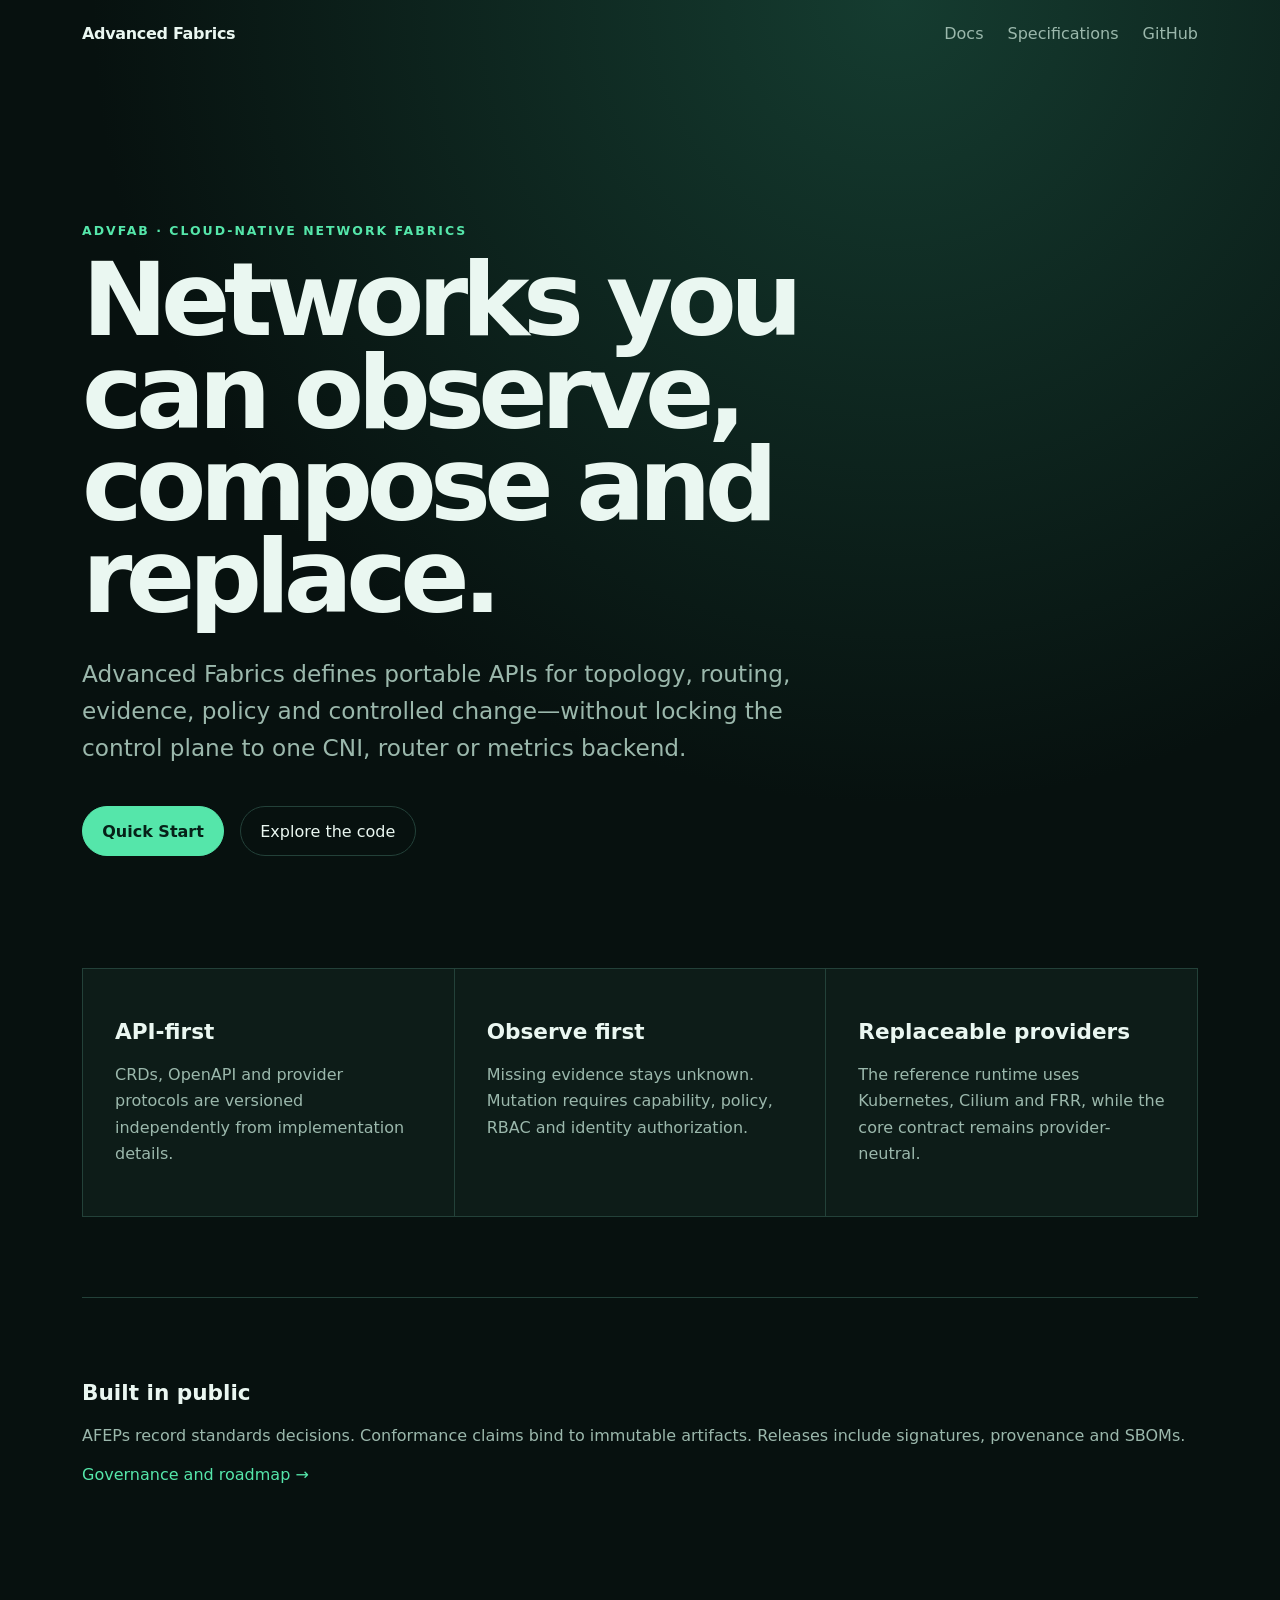
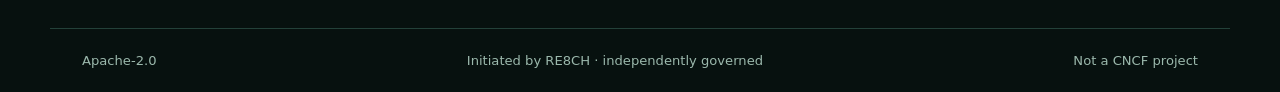
==== index.html @ b517abb6 "feat: launch Advanced Fabrics project site Signed-off-by: Woomou <harry@re8ch.com>" ====
<!doctype html>
<html lang="en">
<head>
  <meta charset="utf-8">
  <meta name="viewport" content="width=device-width,initial-scale=1">
  <meta name="description" content="Advanced Fabrics is an API-first framework for observable and programmable cloud-native network fabrics.">
  <title>Advanced Fabrics</title>
  <link rel="stylesheet" href="/styles.css">
</head>
<body>
  <header><a class="brand" href="/">Advanced Fabrics</a><nav><a href="https://docs.advfab.org">Docs</a><a href="https://spec.advfab.org">Specifications</a><a href="https://github.com/advanced-fabrics">GitHub</a></nav></header>
  <main>
    <section class="hero"><p class="eyebrow">ADVFAB · CLOUD-NATIVE NETWORK FABRICS</p><h1>Networks you can observe, compose and replace.</h1><p class="lead">Advanced Fabrics defines portable APIs for topology, routing, evidence, policy and controlled change—without locking the control plane to one CNI, router or metrics backend.</p><div class="actions"><a class="primary" href="https://docs.advfab.org/quick-start/">Quick Start</a><a href="https://github.com/advanced-fabrics/core">Explore the code</a></div></section>
    <section class="grid"><article><h2>API-first</h2><p>CRDs, OpenAPI and provider protocols are versioned independently from implementation details.</p></article><article><h2>Observe first</h2><p>Missing evidence stays unknown. Mutation requires capability, policy, RBAC and identity authorization.</p></article><article><h2>Replaceable providers</h2><p>The reference runtime uses Kubernetes, Cilium and FRR, while the core contract remains provider-neutral.</p></article></section>
    <section class="callout"><h2>Built in public</h2><p>AFEPs record standards decisions. Conformance claims bind to immutable artifacts. Releases include signatures, provenance and SBOMs.</p><a href="https://github.com/advanced-fabrics/community">Governance and roadmap →</a></section>
  </main>
  <footer><span>Apache-2.0</span><span>Initiated by RE8CH · independently governed</span><span>Not a CNCF project</span></footer>
</body>
</html>
---- styles.css ----
:root{color-scheme:dark;--bg:#07110f;--panel:#0d1c18;--ink:#eaf7f1;--muted:#9bb8ac;--accent:#55e6aa;--line:#234139;font-family:Inter,ui-sans-serif,system-ui,sans-serif}*{box-sizing:border-box}body{margin:0;background:radial-gradient(circle at 70% 0,#153c30,transparent 42%),var(--bg);color:var(--ink)}a{color:inherit;text-decoration:none}header,footer{display:flex;align-items:center;justify-content:space-between;gap:2rem;max-width:1180px;margin:auto;padding:1.5rem 2rem}.brand{font-weight:750;letter-spacing:-.02em}nav{display:flex;gap:1.5rem;color:var(--muted)}main{max-width:1180px;margin:auto;padding:5rem 2rem}.hero{max-width:900px;padding:4rem 0 7rem}.eyebrow{color:var(--accent);font-size:.78rem;font-weight:700;letter-spacing:.16em}h1{font-size:clamp(3.2rem,8vw,7.8rem);line-height:.9;letter-spacing:-.065em;margin:1rem 0 2rem}.lead{font-size:clamp(1.1rem,2vw,1.45rem);line-height:1.6;color:var(--muted);max-width:760px}.actions{display:flex;gap:1rem;margin-top:2.5rem;align-items:center}.actions a{border:1px solid var(--line);padding:.9rem 1.2rem;border-radius:999px}.actions .primary{background:var(--accent);color:#062118;border-color:var(--accent);font-weight:700}.grid{display:grid;grid-template-columns:repeat(3,1fr);gap:1px;background:var(--line);border:1px solid var(--line)}article{background:var(--panel);padding:2rem;min-height:210px}h2{font-size:1.35rem}article p,.callout p{color:var(--muted);line-height:1.65}.callout{margin-top:5rem;border-top:1px solid var(--line);padding:4rem 0}.callout a{color:var(--accent)}footer{border-top:1px solid var(--line);color:var(--muted);font-size:.82rem}@media(max-width:760px){header,footer{align-items:flex-start;flex-direction:column}.grid{grid-template-columns:1fr}nav{flex-wrap:wrap}main{padding-top:2rem}.hero{padding-bottom:4rem}}
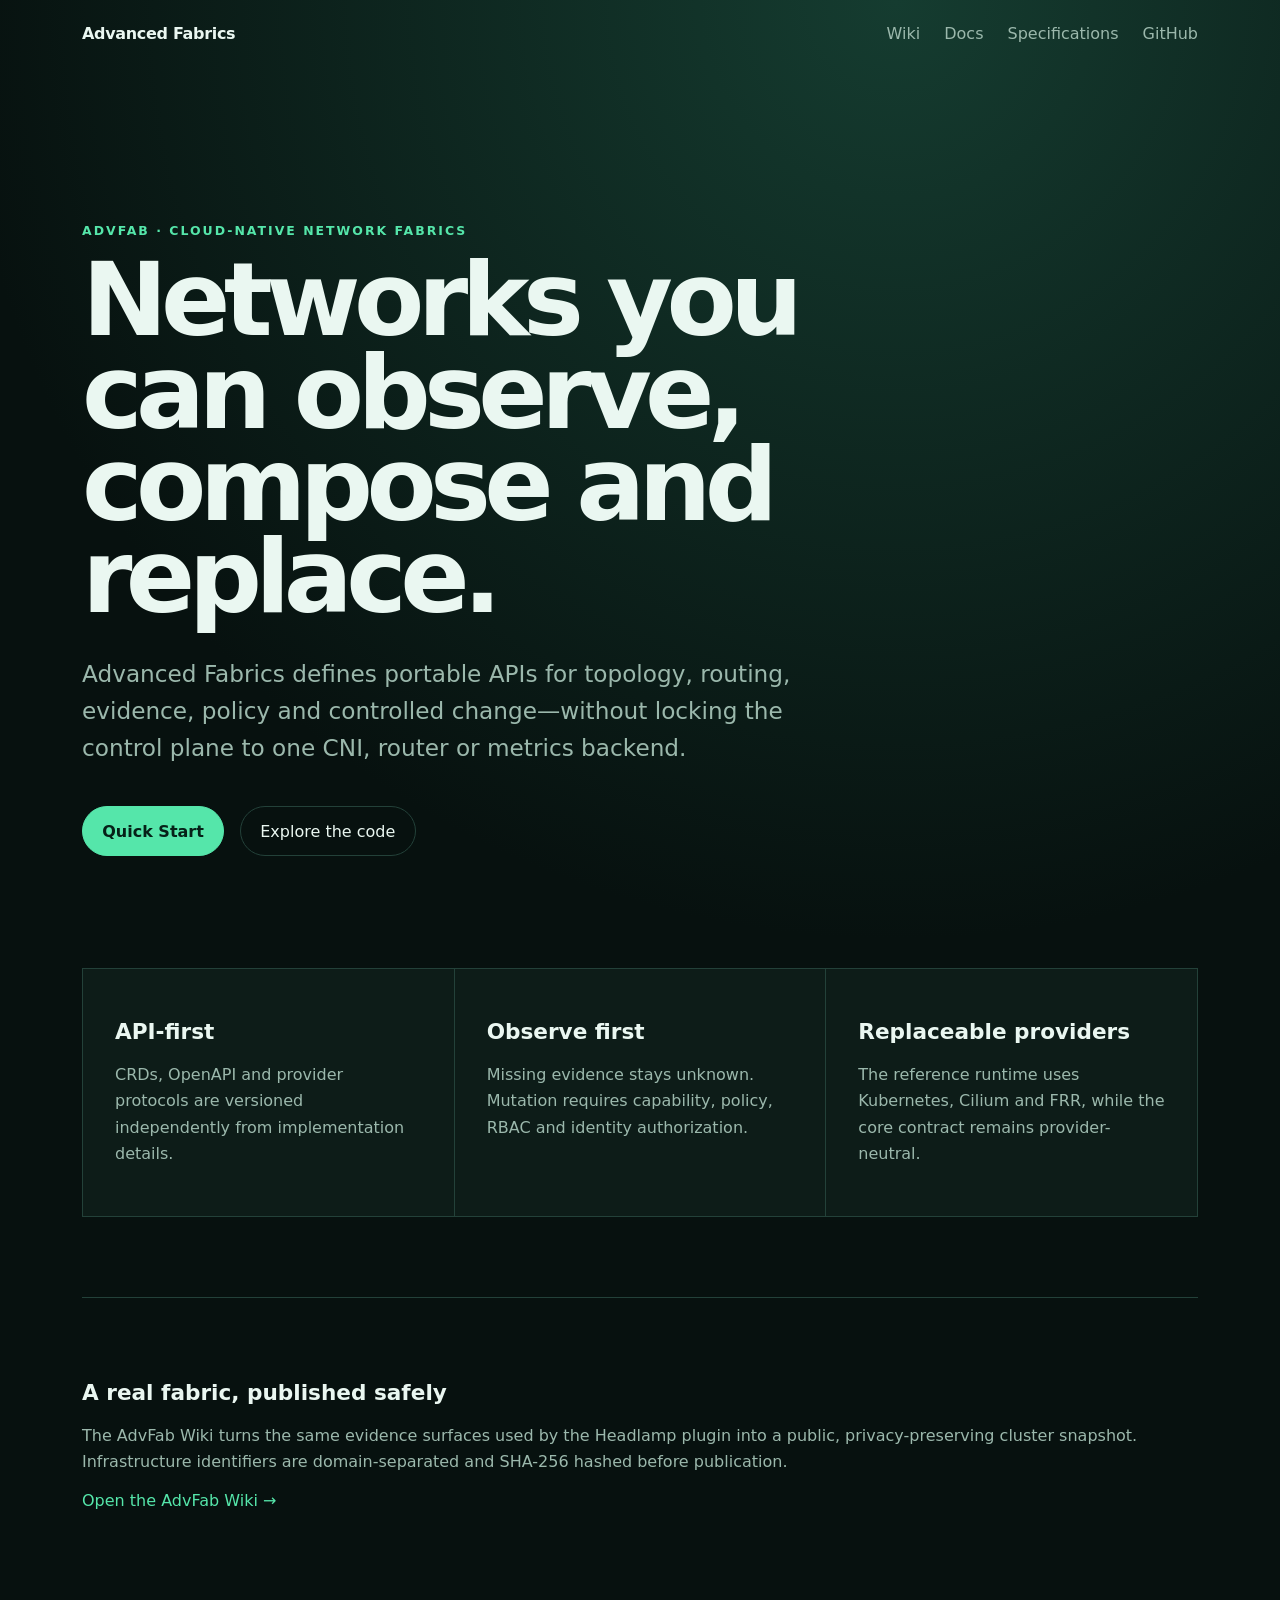
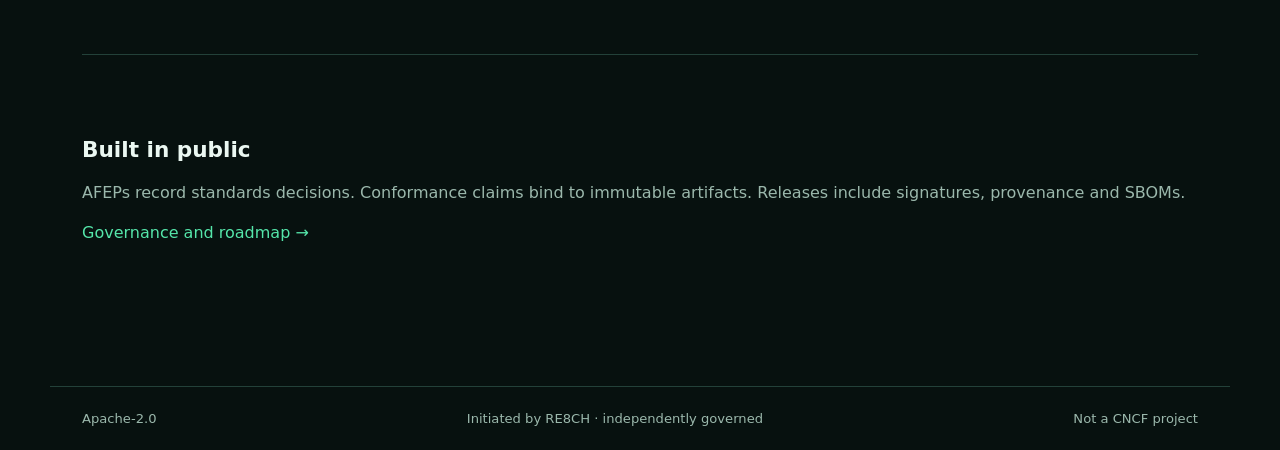
==== commit 7b6b3721: "feat: add privacy-preserving AdvFab wiki" ====
--- a/index.html
+++ b/index.html
@@ -8,10 +8,11 @@
   <link rel="stylesheet" href="/styles.css">
 </head>
 <body>
-  <header><a class="brand" href="/">Advanced Fabrics</a><nav><a href="https://docs.advfab.org">Docs</a><a href="https://spec.advfab.org">Specifications</a><a href="https://github.com/advanced-fabrics">GitHub</a></nav></header>
+  <header><a class="brand" href="/">Advanced Fabrics</a><nav><a href="/wiki/">Wiki</a><a href="https://docs.advfab.org">Docs</a><a href="https://spec.advfab.org">Specifications</a><a href="https://github.com/advanced-fabrics">GitHub</a></nav></header>
   <main>
     <section class="hero"><p class="eyebrow">ADVFAB · CLOUD-NATIVE NETWORK FABRICS</p><h1>Networks you can observe, compose and replace.</h1><p class="lead">Advanced Fabrics defines portable APIs for topology, routing, evidence, policy and controlled change—without locking the control plane to one CNI, router or metrics backend.</p><div class="actions"><a class="primary" href="https://docs.advfab.org/quick-start/">Quick Start</a><a href="https://github.com/advanced-fabrics/core">Explore the code</a></div></section>
     <section class="grid"><article><h2>API-first</h2><p>CRDs, OpenAPI and provider protocols are versioned independently from implementation details.</p></article><article><h2>Observe first</h2><p>Missing evidence stays unknown. Mutation requires capability, policy, RBAC and identity authorization.</p></article><article><h2>Replaceable providers</h2><p>The reference runtime uses Kubernetes, Cilium and FRR, while the core contract remains provider-neutral.</p></article></section>
+    <section class="callout"><h2>A real fabric, published safely</h2><p>The AdvFab Wiki turns the same evidence surfaces used by the Headlamp plugin into a public, privacy-preserving cluster snapshot. Infrastructure identifiers are domain-separated and SHA-256 hashed before publication.</p><a href="/wiki/">Open the AdvFab Wiki →</a></section>
     <section class="callout"><h2>Built in public</h2><p>AFEPs record standards decisions. Conformance claims bind to immutable artifacts. Releases include signatures, provenance and SBOMs.</p><a href="https://github.com/advanced-fabrics/community">Governance and roadmap →</a></section>
   </main>
   <footer><span>Apache-2.0</span><span>Initiated by RE8CH · independently governed</span><span>Not a CNCF project</span></footer>
--- a/styles.css
+++ b/styles.css
@@ -1 +1,13 @@
 :root{color-scheme:dark;--bg:#07110f;--panel:#0d1c18;--ink:#eaf7f1;--muted:#9bb8ac;--accent:#55e6aa;--line:#234139;font-family:Inter,ui-sans-serif,system-ui,sans-serif}*{box-sizing:border-box}body{margin:0;background:radial-gradient(circle at 70% 0,#153c30,transparent 42%),var(--bg);color:var(--ink)}a{color:inherit;text-decoration:none}header,footer{display:flex;align-items:center;justify-content:space-between;gap:2rem;max-width:1180px;margin:auto;padding:1.5rem 2rem}.brand{font-weight:750;letter-spacing:-.02em}nav{display:flex;gap:1.5rem;color:var(--muted)}main{max-width:1180px;margin:auto;padding:5rem 2rem}.hero{max-width:900px;padding:4rem 0 7rem}.eyebrow{color:var(--accent);font-size:.78rem;font-weight:700;letter-spacing:.16em}h1{font-size:clamp(3.2rem,8vw,7.8rem);line-height:.9;letter-spacing:-.065em;margin:1rem 0 2rem}.lead{font-size:clamp(1.1rem,2vw,1.45rem);line-height:1.6;color:var(--muted);max-width:760px}.actions{display:flex;gap:1rem;margin-top:2.5rem;align-items:center}.actions a{border:1px solid var(--line);padding:.9rem 1.2rem;border-radius:999px}.actions .primary{background:var(--accent);color:#062118;border-color:var(--accent);font-weight:700}.grid{display:grid;grid-template-columns:repeat(3,1fr);gap:1px;background:var(--line);border:1px solid var(--line)}article{background:var(--panel);padding:2rem;min-height:210px}h2{font-size:1.35rem}article p,.callout p{color:var(--muted);line-height:1.65}.callout{margin-top:5rem;border-top:1px solid var(--line);padding:4rem 0}.callout a{color:var(--accent)}footer{border-top:1px solid var(--line);color:var(--muted);font-size:.82rem}@media(max-width:760px){header,footer{align-items:flex-start;flex-direction:column}.grid{grid-template-columns:1fr}nav{flex-wrap:wrap}main{padding-top:2rem}.hero{padding-bottom:4rem}}
+
+/* AdvFab Wiki */
+.wiki-page{background:radial-gradient(circle at 82% 5%,#173f33 0,transparent 32%),linear-gradient(180deg,#07110f,#081512 60%,#07110f)}.wiki-page main{padding-top:2.5rem}.wiki-page h1{font-size:clamp(3.4rem,8vw,7rem)}
+.wiki-hero{display:grid;grid-template-columns:minmax(0,1fr) 280px;gap:4rem;align-items:end;padding:4rem 0 7rem;border-bottom:1px solid var(--line)}.snapshot-stamp{border:1px solid var(--line);background:rgba(13,28,24,.8);padding:1.35rem;position:relative}.snapshot-stamp .pulse{position:absolute;right:1.35rem;top:1.35rem;width:.65rem;height:.65rem;border-radius:50%;background:var(--accent);box-shadow:0 0 0 .35rem rgba(85,230,170,.12)}.snapshot-stamp p{margin:0 0:.5rem;color:var(--muted);font-size:.75rem;text-transform:uppercase;letter-spacing:.1em}.snapshot-stamp strong,.snapshot-stamp small{display:block}.snapshot-stamp small{margin-top:.65rem;color:var(--muted);line-height:1.5}
+.wiki-layout{display:grid;grid-template-columns:190px minmax(0,1fr);gap:5rem}.wiki-toc{position:sticky;top:1.5rem;align-self:start;display:flex;flex-direction:column;gap:.85rem;padding-top:5rem;font-size:.88rem}.wiki-toc span{color:var(--accent);font-size:.7rem;letter-spacing:.12em;text-transform:uppercase;margin-bottom:.5rem}.wiki-toc a{color:var(--muted)}.wiki-toc a:hover{color:var(--ink)}
+.wiki-section{padding:5rem 0;border-bottom:1px solid var(--line);scroll-margin-top:2rem}.wiki-section h2{font-size:clamp(2rem,4.2vw,4rem);line-height:1.05;letter-spacing:-.045em;max-width:850px;margin:.6rem 0 1.5rem}.wiki-section>p:not(.section-index){color:var(--muted);font-size:1.08rem;line-height:1.7;max-width:790px}.section-index{color:var(--accent);font:700 .7rem/1 ui-monospace,SFMono-Regular,monospace;letter-spacing:.14em}
+.flow{display:grid;grid-template-columns:repeat(7,auto);align-items:center;gap:1rem;margin:3rem 0;padding:1.5rem;border:1px solid var(--line);background:rgba(13,28,24,.55)}.flow div{display:flex;flex-direction:column;gap:.35rem}.flow span{color:var(--muted);font-size:.78rem}.flow i{color:var(--accent);font-style:normal}.definition-grid{display:grid;grid-template-columns:repeat(3,1fr);gap:1px;background:var(--line);border:1px solid var(--line)}.definition-grid article{min-height:230px}.definition-grid article>span{display:inline-grid;place-items:center;width:2.2rem;height:2.2rem;border:1px solid var(--accent);color:var(--accent);border-radius:50%;font-weight:800}.definition-grid h3{margin-top:2rem}.definition-grid p{color:var(--muted);line-height:1.6}
+.section-heading{display:flex;justify-content:space-between;align-items:flex-start;gap:2rem}.section-heading p{color:var(--muted);line-height:1.6;max-width:670px}.read-only{border:1px solid var(--accent);color:var(--accent);padding:.45rem .65rem;font:700 .66rem/1 ui-monospace,monospace;letter-spacing:.1em;white-space:nowrap}.metric-grid{display:grid;grid-template-columns:repeat(4,1fr);gap:1px;background:var(--line);border:1px solid var(--line);margin:2.5rem 0}.metric-grid article{min-height:150px;padding:1.35rem}.metric-grid span,.metric-grid small{display:block;color:var(--muted)}.metric-grid span{font-size:.78rem}.metric-grid strong{display:block;font-size:2.7rem;letter-spacing:-.05em;margin:.7rem 0}.metric-grid small{font-size:.72rem}
+.state-panel{display:grid;grid-template-columns:1fr 1fr;gap:3rem;margin-top:3rem}.state-panel h3{font-size:.9rem;text-transform:uppercase;letter-spacing:.08em}.bars{display:flex;flex-direction:column;gap:.8rem}.bar-row{display:grid;grid-template-columns:80px 1fr 32px;gap:.75rem;align-items:center;font-size:.78rem}.bar-row>span{color:var(--muted)}.bar-row>div{height:.42rem;background:#142721;border-radius:1rem;overflow:hidden}.bar-row i{display:block;height:100%;background:#7c9c90}.bar-row i.state-ready,.bar-row i.state-complete{background:var(--accent)}.bar-row i.state-partial,.bar-row i.state-incomplete{background:#e8b963}.bar-row i.state-stale{background:#df7b69}.note{color:var(--muted);font-size:.78rem;line-height:1.5}
+.table-wrap{overflow:auto;border:1px solid var(--line);margin-top:2.5rem}table{border-collapse:collapse;width:100%;min-width:720px;background:rgba(13,28,24,.55)}th,td{text-align:left;padding:.9rem 1rem;border-bottom:1px solid var(--line);font-size:.8rem}th{color:var(--muted);text-transform:uppercase;letter-spacing:.08em;font-size:.65rem}tbody tr:last-child td{border-bottom:0}code{font-family:ui-monospace,SFMono-Regular,Menlo,monospace;color:#b8e5d2}.state{display:inline-block;border:1px solid #49665b;padding:.28rem .48rem;border-radius:99px}.state-ready{color:var(--accent);border-color:#287a5a}.state-partial{color:#e8b963;border-color:#745f36}.state-stale{color:#df7b69;border-color:#70463d}
+.privacy-panel{border-bottom:0}.privacy-grid{display:grid;grid-template-columns:1fr 1fr;gap:1px;background:var(--line);border:1px solid var(--line);margin:2.5rem 0}.privacy-grid>div{background:var(--panel);padding:2rem}.privacy-grid h3{margin-top:0}.privacy-grid li{color:var(--muted);margin:.75rem 0;line-height:1.5}.hash-explainer{border-left:2px solid var(--accent);padding-left:1.25rem;font-size:.9rem!important}.error{color:#ff9b88}
+@media(max-width:900px){.wiki-hero{grid-template-columns:1fr}.wiki-layout{grid-template-columns:1fr}.wiki-toc{display:none}.metric-grid{grid-template-columns:repeat(2,1fr)}.flow{grid-template-columns:1fr}.flow i{transform:rotate(90deg);justify-self:start}.definition-grid{grid-template-columns:1fr}.state-panel{grid-template-columns:1fr}.privacy-grid{grid-template-columns:1fr}}@media(max-width:560px){.metric-grid{grid-template-columns:1fr}.section-heading{display:block}.read-only{display:inline-block;margin-bottom:1rem}.wiki-hero{padding-bottom:4rem}}
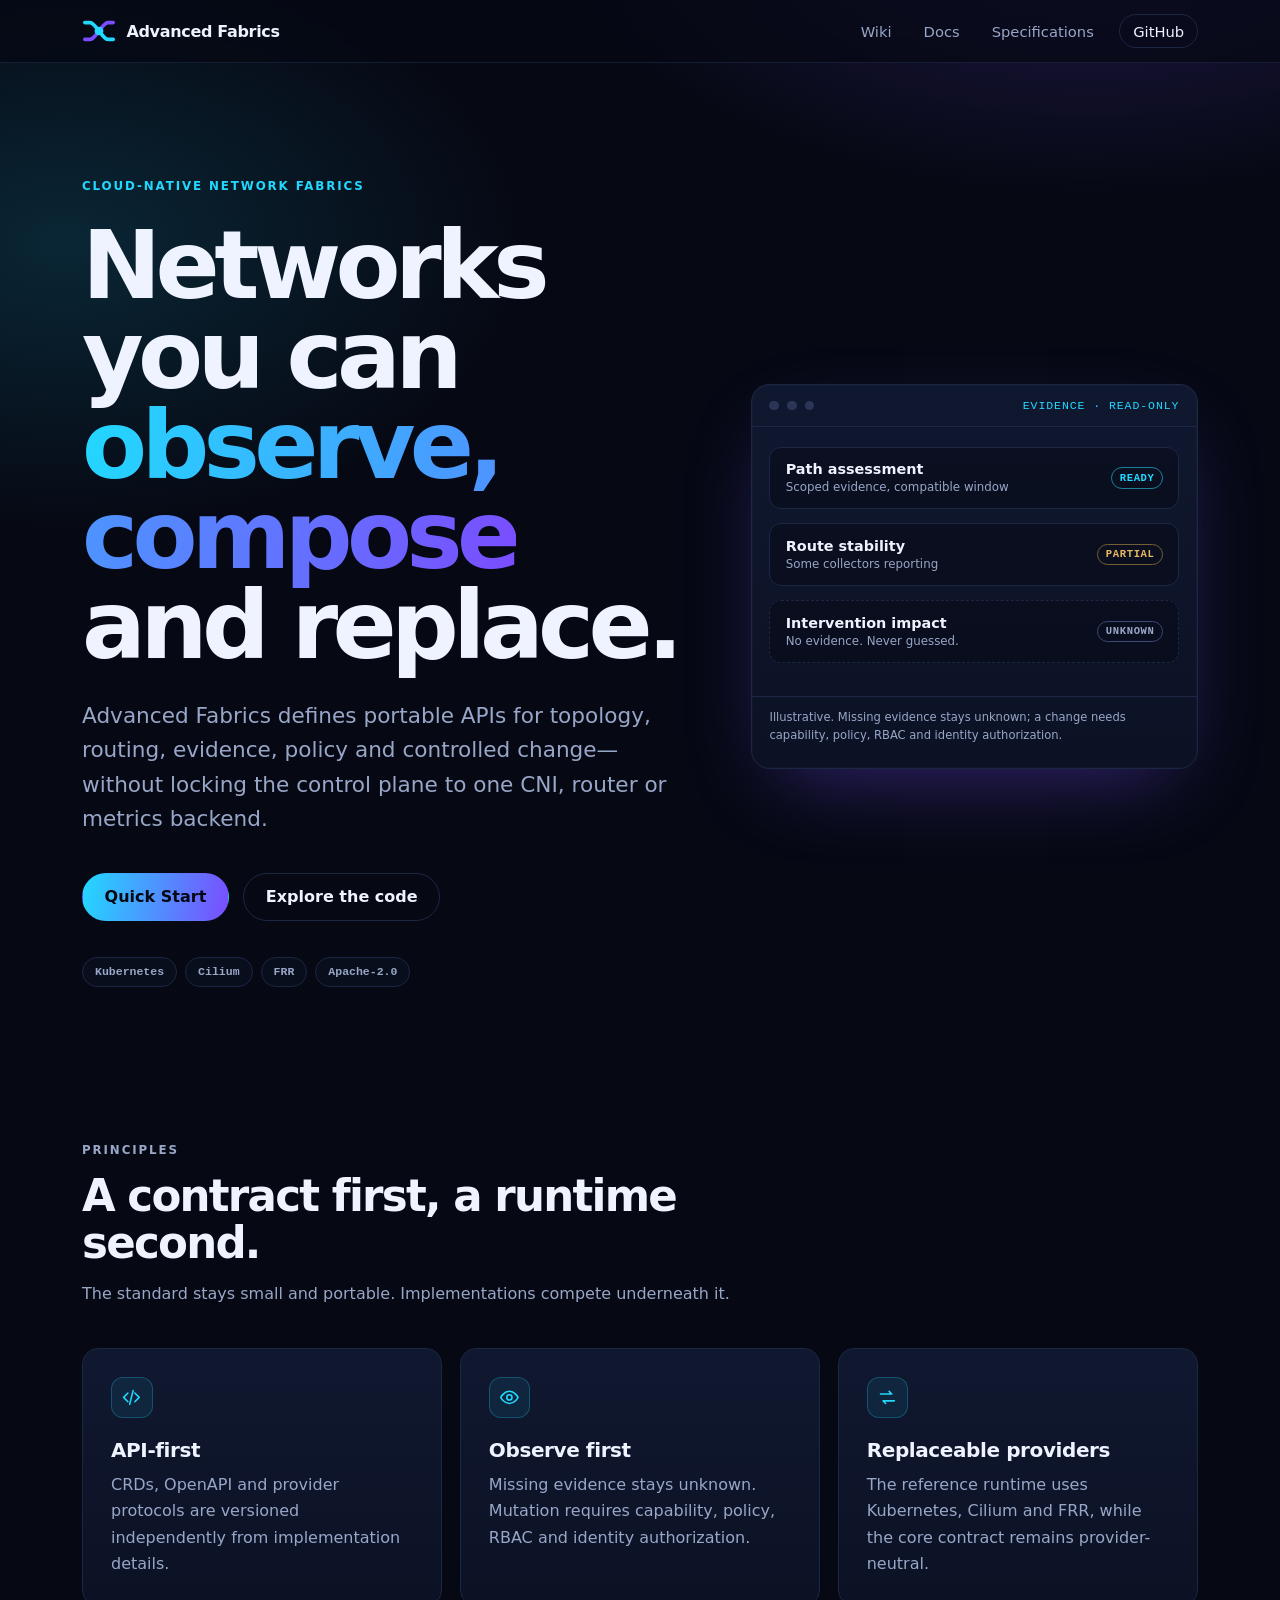
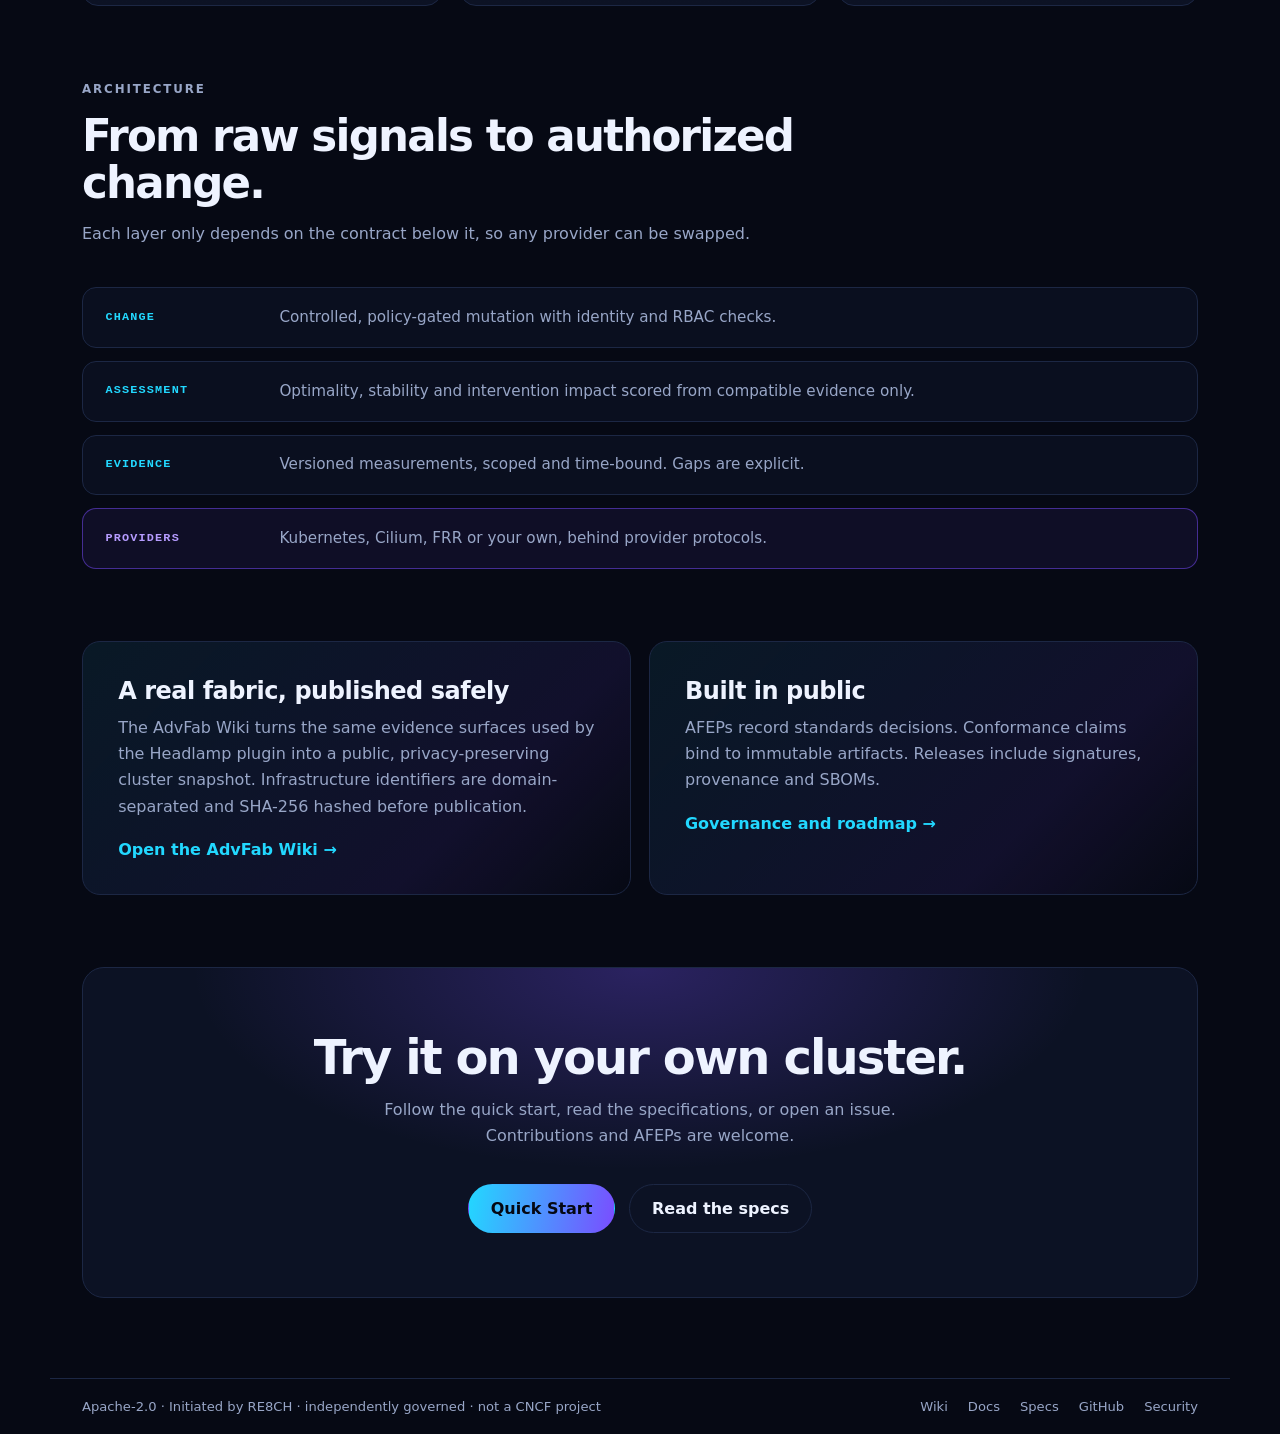
==== commit 61ee13e2: "feat: redesign landing page with brand logo and refreshed visual system Add logo/favicon, sticky hea" ====
--- a/index.html
+++ b/index.html
@@ -4,17 +4,69 @@
   <meta charset="utf-8">
   <meta name="viewport" content="width=device-width,initial-scale=1">
   <meta name="description" content="Advanced Fabrics is an API-first framework for observable and programmable cloud-native network fabrics.">
-  <title>Advanced Fabrics</title>
+  <meta name="theme-color" content="#060914">
+  <meta property="og:type" content="website">
+  <meta property="og:site_name" content="Advanced Fabrics">
+  <meta property="og:title" content="Advanced Fabrics — networks you can observe, compose and replace">
+  <meta property="og:description" content="Portable APIs for topology, routing, evidence, policy and controlled change in cloud-native network fabrics.">
+  <meta property="og:url" content="https://advfab.org/">
+  <meta name="twitter:card" content="summary">
+  <title>Advanced Fabrics · Observable cloud-native network fabrics</title>
+  <link rel="icon" type="image/svg+xml" href="/logo.svg">
   <link rel="stylesheet" href="/styles.css">
 </head>
 <body>
-  <header><a class="brand" href="/">Advanced Fabrics</a><nav><a href="/wiki/">Wiki</a><a href="https://docs.advfab.org">Docs</a><a href="https://spec.advfab.org">Specifications</a><a href="https://github.com/advanced-fabrics">GitHub</a></nav></header>
+  <header><div class="bar"><a class="brand" href="/"><img src="/logo.svg" alt="" width="34" height="28">Advanced Fabrics</a><nav aria-label="Primary"><a href="/wiki/">Wiki</a><a href="https://docs.advfab.org">Docs</a><a href="https://spec.advfab.org">Specifications</a><a class="gh" href="https://github.com/advanced-fabrics">GitHub</a></nav></div></header>
   <main>
-    <section class="hero"><p class="eyebrow">ADVFAB · CLOUD-NATIVE NETWORK FABRICS</p><h1>Networks you can observe, compose and replace.</h1><p class="lead">Advanced Fabrics defines portable APIs for topology, routing, evidence, policy and controlled change—without locking the control plane to one CNI, router or metrics backend.</p><div class="actions"><a class="primary" href="https://docs.advfab.org/quick-start/">Quick Start</a><a href="https://github.com/advanced-fabrics/core">Explore the code</a></div></section>
-    <section class="grid"><article><h2>API-first</h2><p>CRDs, OpenAPI and provider protocols are versioned independently from implementation details.</p></article><article><h2>Observe first</h2><p>Missing evidence stays unknown. Mutation requires capability, policy, RBAC and identity authorization.</p></article><article><h2>Replaceable providers</h2><p>The reference runtime uses Kubernetes, Cilium and FRR, while the core contract remains provider-neutral.</p></article></section>
-    <section class="callout"><h2>A real fabric, published safely</h2><p>The AdvFab Wiki turns the same evidence surfaces used by the Headlamp plugin into a public, privacy-preserving cluster snapshot. Infrastructure identifiers are domain-separated and SHA-256 hashed before publication.</p><a href="/wiki/">Open the AdvFab Wiki →</a></section>
-    <section class="callout"><h2>Built in public</h2><p>AFEPs record standards decisions. Conformance claims bind to immutable artifacts. Releases include signatures, provenance and SBOMs.</p><a href="https://github.com/advanced-fabrics/community">Governance and roadmap →</a></section>
+    <section class="hero">
+      <div>
+        <p class="eyebrow">Cloud-native network fabrics</p>
+        <h1>Networks you can <em>observe, compose</em> and replace.</h1>
+        <p class="lead">Advanced Fabrics defines portable APIs for topology, routing, evidence, policy and controlled change—without locking the control plane to one CNI, router or metrics backend.</p>
+        <div class="actions"><a class="primary" href="https://docs.advfab.org/quick-start/">Quick Start</a><a href="https://github.com/advanced-fabrics/core">Explore the code</a></div>
+        <div class="tags" aria-label="Reference runtime"><span>Kubernetes</span><span>Cilium</span><span>FRR</span><span>Apache-2.0</span></div>
+      </div>
+      <aside class="readout" aria-label="Illustrative evidence readout">
+        <div class="readout-head"><i></i><i></i><i></i><span>evidence · read-only</span></div>
+        <div class="readout-body">
+          <div class="row"><b>Path assessment</b><span class="state state-ready">ready</span><small>Scoped evidence, compatible window</small></div>
+          <div class="row"><b>Route stability</b><span class="state state-partial">partial</span><small>Some collectors reporting</small></div>
+          <div class="row unknown"><b>Intervention impact</b><span class="state">unknown</span><small>No evidence. Never guessed.</small></div>
+        </div>
+        <p class="readout-foot">Illustrative. Missing evidence stays unknown; a change needs capability, policy, RBAC and identity authorization.</p>
+      </aside>
+    </section>
+
+    <section class="block" id="principles">
+      <div class="section-head"><p class="eyebrow">Principles</p><h2>A contract first, a runtime second.</h2><p>The standard stays small and portable. Implementations compete underneath it.</p></div>
+      <div class="grid">
+        <article><div class="icon"><svg viewBox="0 0 24 24" aria-hidden="true"><path d="M8 7 3 12l5 5M16 7l5 5-5 5M14 4l-4 16"/></svg></div><h2>API-first</h2><p>CRDs, OpenAPI and provider protocols are versioned independently from implementation details.</p></article>
+        <article><div class="icon"><svg viewBox="0 0 24 24" aria-hidden="true"><path d="M2 12s3.6-7 10-7 10 7 10 7-3.6 7-10 7S2 12 2 12Z"/><circle cx="12" cy="12" r="3"/></svg></div><h2>Observe first</h2><p>Missing evidence stays unknown. Mutation requires capability, policy, RBAC and identity authorization.</p></article>
+        <article><div class="icon"><svg viewBox="0 0 24 24" aria-hidden="true"><path d="M4 8h13l-3-3M20 16H7l3 3"/></svg></div><h2>Replaceable providers</h2><p>The reference runtime uses Kubernetes, Cilium and FRR, while the core contract remains provider-neutral.</p></article>
+      </div>
+    </section>
+
+    <section class="block" id="architecture">
+      <div class="section-head"><p class="eyebrow">Architecture</p><h2>From raw signals to authorized change.</h2><p>Each layer only depends on the contract below it, so any provider can be swapped.</p></div>
+      <div class="stack">
+        <div class="layer"><b>Change</b><span>Controlled, policy-gated mutation with identity and RBAC checks.</span></div>
+        <div class="layer"><b>Assessment</b><span>Optimality, stability and intervention impact scored from compatible evidence only.</span></div>
+        <div class="layer"><b>Evidence</b><span>Versioned measurements, scoped and time-bound. Gaps are explicit.</span></div>
+        <div class="layer base"><b>Providers</b><span>Kubernetes, Cilium, FRR or your own, behind provider protocols.</span></div>
+      </div>
+    </section>
+
+    <div class="callouts">
+      <section class="callout"><h2>A real fabric, published safely</h2><p>The AdvFab Wiki turns the same evidence surfaces used by the Headlamp plugin into a public, privacy-preserving cluster snapshot. Infrastructure identifiers are domain-separated and SHA-256 hashed before publication.</p><a href="/wiki/">Open the AdvFab Wiki →</a></section>
+      <section class="callout"><h2>Built in public</h2><p>AFEPs record standards decisions. Conformance claims bind to immutable artifacts. Releases include signatures, provenance and SBOMs.</p><a href="https://github.com/advanced-fabrics/community">Governance and roadmap →</a></section>
+    </div>
+
+    <section class="cta">
+      <h2>Try it on your own cluster.</h2>
+      <p>Follow the quick start, read the specifications, or open an issue. Contributions and AFEPs are welcome.</p>
+      <div class="actions"><a class="primary" href="https://docs.advfab.org/quick-start/">Quick Start</a><a href="https://spec.advfab.org">Read the specs</a></div>
+    </section>
   </main>
-  <footer><span>Apache-2.0</span><span>Initiated by RE8CH · independently governed</span><span>Not a CNCF project</span></footer>
+  <footer><span>Apache-2.0 · Initiated by RE8CH · independently governed · not a CNCF project</span><div class="links"><a href="/wiki/">Wiki</a><a href="https://docs.advfab.org">Docs</a><a href="https://spec.advfab.org">Specs</a><a href="https://github.com/advanced-fabrics">GitHub</a><a href="mailto:security@advfab.org">Security</a></div></footer>
 </body>
 </html>
--- a/styles.css
+++ b/styles.css
@@ -1,13 +1,56 @@
-:root{color-scheme:dark;--bg:#07110f;--panel:#0d1c18;--ink:#eaf7f1;--muted:#9bb8ac;--accent:#55e6aa;--line:#234139;font-family:Inter,ui-sans-serif,system-ui,sans-serif}*{box-sizing:border-box}body{margin:0;background:radial-gradient(circle at 70% 0,#153c30,transparent 42%),var(--bg);color:var(--ink)}a{color:inherit;text-decoration:none}header,footer{display:flex;align-items:center;justify-content:space-between;gap:2rem;max-width:1180px;margin:auto;padding:1.5rem 2rem}.brand{font-weight:750;letter-spacing:-.02em}nav{display:flex;gap:1.5rem;color:var(--muted)}main{max-width:1180px;margin:auto;padding:5rem 2rem}.hero{max-width:900px;padding:4rem 0 7rem}.eyebrow{color:var(--accent);font-size:.78rem;font-weight:700;letter-spacing:.16em}h1{font-size:clamp(3.2rem,8vw,7.8rem);line-height:.9;letter-spacing:-.065em;margin:1rem 0 2rem}.lead{font-size:clamp(1.1rem,2vw,1.45rem);line-height:1.6;color:var(--muted);max-width:760px}.actions{display:flex;gap:1rem;margin-top:2.5rem;align-items:center}.actions a{border:1px solid var(--line);padding:.9rem 1.2rem;border-radius:999px}.actions .primary{background:var(--accent);color:#062118;border-color:var(--accent);font-weight:700}.grid{display:grid;grid-template-columns:repeat(3,1fr);gap:1px;background:var(--line);border:1px solid var(--line)}article{background:var(--panel);padding:2rem;min-height:210px}h2{font-size:1.35rem}article p,.callout p{color:var(--muted);line-height:1.65}.callout{margin-top:5rem;border-top:1px solid var(--line);padding:4rem 0}.callout a{color:var(--accent)}footer{border-top:1px solid var(--line);color:var(--muted);font-size:.82rem}@media(max-width:760px){header,footer{align-items:flex-start;flex-direction:column}.grid{grid-template-columns:1fr}nav{flex-wrap:wrap}main{padding-top:2rem}.hero{padding-bottom:4rem}}
+@font-face{font-family:"Inter Fallback";src:local("Inter"),local("Helvetica Neue"),local("Arial")}
+:root{color-scheme:dark;--bg:#060914;--panel:#0c1224;--panel-2:#101830;--ink:#eef3ff;--muted:#98a6c7;--accent:#22d8ff;--violet:#7a4dff;--line:#1c2744;--grad:linear-gradient(100deg,#22d8ff,#7a4dff);font-family:Inter,"Inter Fallback",ui-sans-serif,system-ui,-apple-system,"Segoe UI",sans-serif}
+*{box-sizing:border-box}html{scroll-behavior:smooth}
+body{margin:0;background:radial-gradient(60rem 36rem at 85% -5%,rgba(122,77,255,.28),transparent 60%),radial-gradient(48rem 30rem at 5% 8%,rgba(34,216,255,.14),transparent 60%),var(--bg);color:var(--ink);-webkit-font-smoothing:antialiased}
+a{color:inherit;text-decoration:none}
+:focus-visible{outline:2px solid var(--accent);outline-offset:3px;border-radius:4px}
+header,footer{display:flex;align-items:center;justify-content:space-between;gap:2rem;max-width:1180px;margin:auto;padding:1.25rem 2rem}
+header{position:sticky;top:0;z-index:10;max-width:none;padding:0;background:rgba(6,9,20,.72);backdrop-filter:blur(14px);-webkit-backdrop-filter:blur(14px);border-bottom:1px solid rgba(28,39,68,.7)}
+.bar{display:flex;align-items:center;justify-content:space-between;gap:2rem;width:100%;max-width:1180px;margin:auto;padding:.9rem 2rem}
+.brand{display:flex;align-items:center;gap:.65rem;font-weight:750;letter-spacing:-.02em}.brand img{width:34px;height:auto;display:block}
+nav{display:flex;align-items:center;gap:.4rem;color:var(--muted);font-size:.92rem}nav a{padding:.45rem .8rem;border-radius:999px;transition:color .15s,background .15s}nav a:hover,nav a[aria-current]{color:var(--ink);background:rgba(255,255,255,.06)}nav a.gh{border:1px solid var(--line);color:var(--ink);margin-left:.4rem}nav a.gh:hover{border-color:var(--accent)}
+main{max-width:1180px;margin:auto;padding:2rem 2rem 5rem}
+.eyebrow{display:inline-flex;align-items:center;gap:.6rem;color:var(--accent);font-size:.74rem;font-weight:700;letter-spacing:.16em;text-transform:uppercase}
+h1{font-size:clamp(3rem,7.4vw,6.6rem);line-height:.95;letter-spacing:-.06em;margin:1rem 0 1.75rem}
+h1 em{font-style:normal;background:var(--grad);-webkit-background-clip:text;background-clip:text;color:transparent}
+h2{font-size:1.25rem;letter-spacing:-.02em;margin:0 0 .6rem}
+.lead{font-size:clamp(1.08rem,1.8vw,1.35rem);line-height:1.6;color:var(--muted);max-width:640px}
+.actions{display:flex;flex-wrap:wrap;gap:.9rem;margin-top:2.25rem;align-items:center}
+.actions a{border:1px solid var(--line);padding:.85rem 1.35rem;border-radius:999px;font-weight:600;transition:transform .15s,border-color .15s,background .15s}.actions a:hover{transform:translateY(-2px);border-color:var(--accent)}
+.actions .primary{background:var(--grad);color:#050813;border-color:transparent}.actions .primary:hover{box-shadow:0 10px 36px -8px rgba(34,216,255,.55)}
+.hero{display:grid;grid-template-columns:minmax(0,1.15fr) minmax(0,.85fr);gap:4rem;align-items:center;padding:4.5rem 0 5rem}
+.tags{display:flex;flex-wrap:wrap;gap:.5rem;margin-top:2.25rem}.tags span{font:600 .72rem/1 ui-monospace,SFMono-Regular,Menlo,monospace;color:var(--muted);border:1px solid var(--line);border-radius:999px;padding:.5rem .75rem;background:rgba(12,18,36,.6)}
+.readout{position:relative;border:1px solid var(--line);border-radius:18px;background:linear-gradient(180deg,var(--panel-2),var(--panel));box-shadow:0 30px 80px -30px rgba(122,77,255,.45),0 0 0 1px rgba(255,255,255,.02) inset;overflow:hidden}
+.readout-head{display:flex;align-items:center;gap:.5rem;padding:.85rem 1.1rem;border-bottom:1px solid var(--line);color:var(--muted);font:.72rem ui-monospace,SFMono-Regular,Menlo,monospace}.readout-head i{width:.6rem;height:.6rem;border-radius:50%;background:#2a3558}.readout-head span{margin-left:auto;color:var(--accent);letter-spacing:.08em;text-transform:uppercase}
+.readout-body{padding:1.25rem 1.1rem 1.35rem;display:flex;flex-direction:column;gap:.9rem}
+.row{display:grid;grid-template-columns:1fr auto;gap:.2rem 1rem;align-items:center;padding:.85rem .95rem;border:1px solid var(--line);border-radius:12px;background:rgba(6,9,20,.5)}
+.row b{font-size:.9rem}.row small{grid-column:1;color:var(--muted);font-size:.74rem}.row .state{grid-column:2;grid-row:1/span 2;font:700 .66rem/1 ui-monospace,monospace;letter-spacing:.06em;text-transform:uppercase}
+.row.unknown{border-style:dashed}.row.unknown .state{color:var(--muted);border-color:#3a4a73}
+.readout-foot{padding:.8rem 1.1rem;border-top:1px solid var(--line);color:var(--muted);font-size:.72rem;line-height:1.5}
+.section-head{max-width:720px;margin:0 0 2.5rem}.section-head h2{font-size:clamp(1.8rem,3.4vw,2.8rem);line-height:1.08;letter-spacing:-.04em;margin:.8rem 0 .9rem}.section-head p{color:var(--muted);line-height:1.65;margin:0}
+.block{padding:4.5rem 0 0}
+.grid{display:grid;grid-template-columns:repeat(3,1fr);gap:1.1rem}
+article{background:linear-gradient(180deg,var(--panel-2),var(--panel));border:1px solid var(--line);border-radius:16px;padding:1.75rem;min-height:210px;transition:transform .2s,border-color .2s}
+.grid article:hover{transform:translateY(-3px);border-color:rgba(34,216,255,.45)}
+.icon{display:grid;place-items:center;width:2.6rem;height:2.6rem;border-radius:12px;background:rgba(34,216,255,.08);border:1px solid rgba(34,216,255,.25);margin-bottom:1.25rem}.icon svg{width:1.3rem;height:1.3rem;stroke:var(--accent);fill:none;stroke-width:1.8;stroke-linecap:round;stroke-linejoin:round}
+article p,.callout p{color:var(--muted);line-height:1.65;margin:0}
+.stack{display:grid;gap:.8rem}.layer{display:grid;grid-template-columns:150px 1fr;gap:1.5rem;align-items:center;border:1px solid var(--line);border-radius:14px;padding:1.1rem 1.4rem;background:rgba(12,18,36,.7)}.layer b{font:700 .74rem/1 ui-monospace,monospace;letter-spacing:.1em;text-transform:uppercase;color:var(--accent)}.layer span{color:var(--muted);line-height:1.55;font-size:.95rem}.layer.base{border-color:rgba(122,77,255,.5);background:rgba(122,77,255,.08)}.layer.base b{color:#b69cff}
+.callouts{display:grid;grid-template-columns:1fr 1fr;gap:1.1rem;padding-top:4.5rem}
+.callout{position:relative;border:1px solid var(--line);border-radius:18px;padding:2.2rem;background:linear-gradient(135deg,rgba(34,216,255,.08),rgba(122,77,255,.1) 70%,transparent)}.callout h2{font-size:1.5rem}.callout a{display:inline-block;margin-top:1.25rem;color:var(--accent);font-weight:600}.callout a:hover{text-decoration:underline;text-underline-offset:4px}
+.cta{margin-top:4.5rem;text-align:center;border:1px solid var(--line);border-radius:22px;padding:4rem 1.5rem;background:radial-gradient(40rem 18rem at 50% 0,rgba(122,77,255,.28),transparent 70%),var(--panel)}.cta h2{font-size:clamp(1.8rem,4vw,3rem);letter-spacing:-.04em;line-height:1.05;margin:0 0 .9rem}.cta p{color:var(--muted);margin:0 auto;max-width:520px;line-height:1.6}.cta .actions{justify-content:center}
+footer{border-top:1px solid var(--line);color:var(--muted);font-size:.82rem;flex-wrap:wrap;max-width:1180px}footer .links{display:flex;gap:1.25rem;flex-wrap:wrap}footer a:hover{color:var(--ink)}
+@media(max-width:900px){.hero{grid-template-columns:1fr;gap:3rem;padding:3rem 0}.callouts{grid-template-columns:1fr}}
+@media(max-width:760px){.bar{flex-direction:column;align-items:flex-start;gap:.4rem;padding:.75rem 1.25rem}nav{flex-wrap:wrap;margin-left:-.8rem}footer{align-items:flex-start;flex-direction:column;gap:.9rem;padding:1.25rem}.grid{grid-template-columns:1fr}main{padding:1rem 1.25rem 4rem}.layer{grid-template-columns:1fr;gap:.5rem}}
+@media(prefers-reduced-motion:reduce){*{transition:none!important;scroll-behavior:auto!important}}
 
 /* AdvFab Wiki */
-.wiki-page{background:radial-gradient(circle at 82% 5%,#173f33 0,transparent 32%),linear-gradient(180deg,#07110f,#081512 60%,#07110f)}.wiki-page main{padding-top:2.5rem}.wiki-page h1{font-size:clamp(3.4rem,8vw,7rem)}
-.wiki-hero{display:grid;grid-template-columns:minmax(0,1fr) 280px;gap:4rem;align-items:end;padding:4rem 0 7rem;border-bottom:1px solid var(--line)}.snapshot-stamp{border:1px solid var(--line);background:rgba(13,28,24,.8);padding:1.35rem;position:relative}.snapshot-stamp .pulse{position:absolute;right:1.35rem;top:1.35rem;width:.65rem;height:.65rem;border-radius:50%;background:var(--accent);box-shadow:0 0 0 .35rem rgba(85,230,170,.12)}.snapshot-stamp p{margin:0 0:.5rem;color:var(--muted);font-size:.75rem;text-transform:uppercase;letter-spacing:.1em}.snapshot-stamp strong,.snapshot-stamp small{display:block}.snapshot-stamp small{margin-top:.65rem;color:var(--muted);line-height:1.5}
+.wiki-page{background:radial-gradient(circle at 82% 5%,#1a2459 0,transparent 32%),linear-gradient(180deg,#060914,#070b18 60%,#060914)}.wiki-page main{padding-top:2.5rem}.wiki-page h1{font-size:clamp(3.4rem,8vw,7rem)}
+.wiki-hero{display:grid;grid-template-columns:minmax(0,1fr) 280px;gap:4rem;align-items:end;padding:4rem 0 7rem;border-bottom:1px solid var(--line)}.snapshot-stamp{border:1px solid var(--line);background:rgba(12,18,36,.8);padding:1.35rem;position:relative}.snapshot-stamp .pulse{position:absolute;right:1.35rem;top:1.35rem;width:.65rem;height:.65rem;border-radius:50%;background:var(--accent);box-shadow:0 0 0 .35rem rgba(34,216,255,.14)}.snapshot-stamp p{margin:0 0:.5rem;color:var(--muted);font-size:.75rem;text-transform:uppercase;letter-spacing:.1em}.snapshot-stamp strong,.snapshot-stamp small{display:block}.snapshot-stamp small{margin-top:.65rem;color:var(--muted);line-height:1.5}
 .wiki-layout{display:grid;grid-template-columns:190px minmax(0,1fr);gap:5rem}.wiki-toc{position:sticky;top:1.5rem;align-self:start;display:flex;flex-direction:column;gap:.85rem;padding-top:5rem;font-size:.88rem}.wiki-toc span{color:var(--accent);font-size:.7rem;letter-spacing:.12em;text-transform:uppercase;margin-bottom:.5rem}.wiki-toc a{color:var(--muted)}.wiki-toc a:hover{color:var(--ink)}
 .wiki-section{padding:5rem 0;border-bottom:1px solid var(--line);scroll-margin-top:2rem}.wiki-section h2{font-size:clamp(2rem,4.2vw,4rem);line-height:1.05;letter-spacing:-.045em;max-width:850px;margin:.6rem 0 1.5rem}.wiki-section>p:not(.section-index){color:var(--muted);font-size:1.08rem;line-height:1.7;max-width:790px}.section-index{color:var(--accent);font:700 .7rem/1 ui-monospace,SFMono-Regular,monospace;letter-spacing:.14em}
-.flow{display:grid;grid-template-columns:repeat(7,auto);align-items:center;gap:1rem;margin:3rem 0;padding:1.5rem;border:1px solid var(--line);background:rgba(13,28,24,.55)}.flow div{display:flex;flex-direction:column;gap:.35rem}.flow span{color:var(--muted);font-size:.78rem}.flow i{color:var(--accent);font-style:normal}.definition-grid{display:grid;grid-template-columns:repeat(3,1fr);gap:1px;background:var(--line);border:1px solid var(--line)}.definition-grid article{min-height:230px}.definition-grid article>span{display:inline-grid;place-items:center;width:2.2rem;height:2.2rem;border:1px solid var(--accent);color:var(--accent);border-radius:50%;font-weight:800}.definition-grid h3{margin-top:2rem}.definition-grid p{color:var(--muted);line-height:1.6}
+.flow{display:grid;grid-template-columns:repeat(7,auto);align-items:center;gap:1rem;margin:3rem 0;padding:1.5rem;border:1px solid var(--line);background:rgba(12,18,36,.55)}.flow div{display:flex;flex-direction:column;gap:.35rem}.flow span{color:var(--muted);font-size:.78rem}.flow i{color:var(--accent);font-style:normal}.definition-grid{display:grid;grid-template-columns:repeat(3,1fr);gap:1px;background:var(--line);border:1px solid var(--line)}.definition-grid article{min-height:230px}.definition-grid article>span{display:inline-grid;place-items:center;width:2.2rem;height:2.2rem;border:1px solid var(--accent);color:var(--accent);border-radius:50%;font-weight:800}.definition-grid h3{margin-top:2rem}.definition-grid p{color:var(--muted);line-height:1.6}
 .section-heading{display:flex;justify-content:space-between;align-items:flex-start;gap:2rem}.section-heading p{color:var(--muted);line-height:1.6;max-width:670px}.read-only{border:1px solid var(--accent);color:var(--accent);padding:.45rem .65rem;font:700 .66rem/1 ui-monospace,monospace;letter-spacing:.1em;white-space:nowrap}.metric-grid{display:grid;grid-template-columns:repeat(4,1fr);gap:1px;background:var(--line);border:1px solid var(--line);margin:2.5rem 0}.metric-grid article{min-height:150px;padding:1.35rem}.metric-grid span,.metric-grid small{display:block;color:var(--muted)}.metric-grid span{font-size:.78rem}.metric-grid strong{display:block;font-size:2.7rem;letter-spacing:-.05em;margin:.7rem 0}.metric-grid small{font-size:.72rem}
-.state-panel{display:grid;grid-template-columns:1fr 1fr;gap:3rem;margin-top:3rem}.state-panel h3{font-size:.9rem;text-transform:uppercase;letter-spacing:.08em}.bars{display:flex;flex-direction:column;gap:.8rem}.bar-row{display:grid;grid-template-columns:80px 1fr 32px;gap:.75rem;align-items:center;font-size:.78rem}.bar-row>span{color:var(--muted)}.bar-row>div{height:.42rem;background:#142721;border-radius:1rem;overflow:hidden}.bar-row i{display:block;height:100%;background:#7c9c90}.bar-row i.state-ready,.bar-row i.state-complete{background:var(--accent)}.bar-row i.state-partial,.bar-row i.state-incomplete{background:#e8b963}.bar-row i.state-stale{background:#df7b69}.note{color:var(--muted);font-size:.78rem;line-height:1.5}
-.table-wrap{overflow:auto;border:1px solid var(--line);margin-top:2.5rem}table{border-collapse:collapse;width:100%;min-width:720px;background:rgba(13,28,24,.55)}th,td{text-align:left;padding:.9rem 1rem;border-bottom:1px solid var(--line);font-size:.8rem}th{color:var(--muted);text-transform:uppercase;letter-spacing:.08em;font-size:.65rem}tbody tr:last-child td{border-bottom:0}code{font-family:ui-monospace,SFMono-Regular,Menlo,monospace;color:#b8e5d2}.state{display:inline-block;border:1px solid #49665b;padding:.28rem .48rem;border-radius:99px}.state-ready{color:var(--accent);border-color:#287a5a}.state-partial{color:#e8b963;border-color:#745f36}.state-stale{color:#df7b69;border-color:#70463d}
+.state-panel{display:grid;grid-template-columns:1fr 1fr;gap:3rem;margin-top:3rem}.state-panel h3{font-size:.9rem;text-transform:uppercase;letter-spacing:.08em}.bars{display:flex;flex-direction:column;gap:.8rem}.bar-row{display:grid;grid-template-columns:80px 1fr 32px;gap:.75rem;align-items:center;font-size:.78rem}.bar-row>span{color:var(--muted)}.bar-row>div{height:.42rem;background:#141c36;border-radius:1rem;overflow:hidden}.bar-row i{display:block;height:100%;background:#6f7fa6}.bar-row i.state-ready,.bar-row i.state-complete{background:var(--accent)}.bar-row i.state-partial,.bar-row i.state-incomplete{background:#e8b963}.bar-row i.state-stale{background:#df7b69}.note{color:var(--muted);font-size:.78rem;line-height:1.5}
+.table-wrap{overflow:auto;border:1px solid var(--line);margin-top:2.5rem}table{border-collapse:collapse;width:100%;min-width:720px;background:rgba(12,18,36,.55)}th,td{text-align:left;padding:.9rem 1rem;border-bottom:1px solid var(--line);font-size:.8rem}th{color:var(--muted);text-transform:uppercase;letter-spacing:.08em;font-size:.65rem}tbody tr:last-child td{border-bottom:0}code{font-family:ui-monospace,SFMono-Regular,Menlo,monospace;color:#bfe9ff}.state{display:inline-block;border:1px solid #3a4a73;padding:.28rem .48rem;border-radius:99px}.state-ready{color:var(--accent);border-color:#1b7f9a}.state-partial{color:#e8b963;border-color:#745f36}.state-stale{color:#df7b69;border-color:#70463d}
 .privacy-panel{border-bottom:0}.privacy-grid{display:grid;grid-template-columns:1fr 1fr;gap:1px;background:var(--line);border:1px solid var(--line);margin:2.5rem 0}.privacy-grid>div{background:var(--panel);padding:2rem}.privacy-grid h3{margin-top:0}.privacy-grid li{color:var(--muted);margin:.75rem 0;line-height:1.5}.hash-explainer{border-left:2px solid var(--accent);padding-left:1.25rem;font-size:.9rem!important}.error{color:#ff9b88}
 @media(max-width:900px){.wiki-hero{grid-template-columns:1fr}.wiki-layout{grid-template-columns:1fr}.wiki-toc{display:none}.metric-grid{grid-template-columns:repeat(2,1fr)}.flow{grid-template-columns:1fr}.flow i{transform:rotate(90deg);justify-self:start}.definition-grid{grid-template-columns:1fr}.state-panel{grid-template-columns:1fr}.privacy-grid{grid-template-columns:1fr}}@media(max-width:560px){.metric-grid{grid-template-columns:1fr}.section-heading{display:block}.read-only{display:inline-block;margin-bottom:1rem}.wiki-hero{padding-bottom:4rem}}
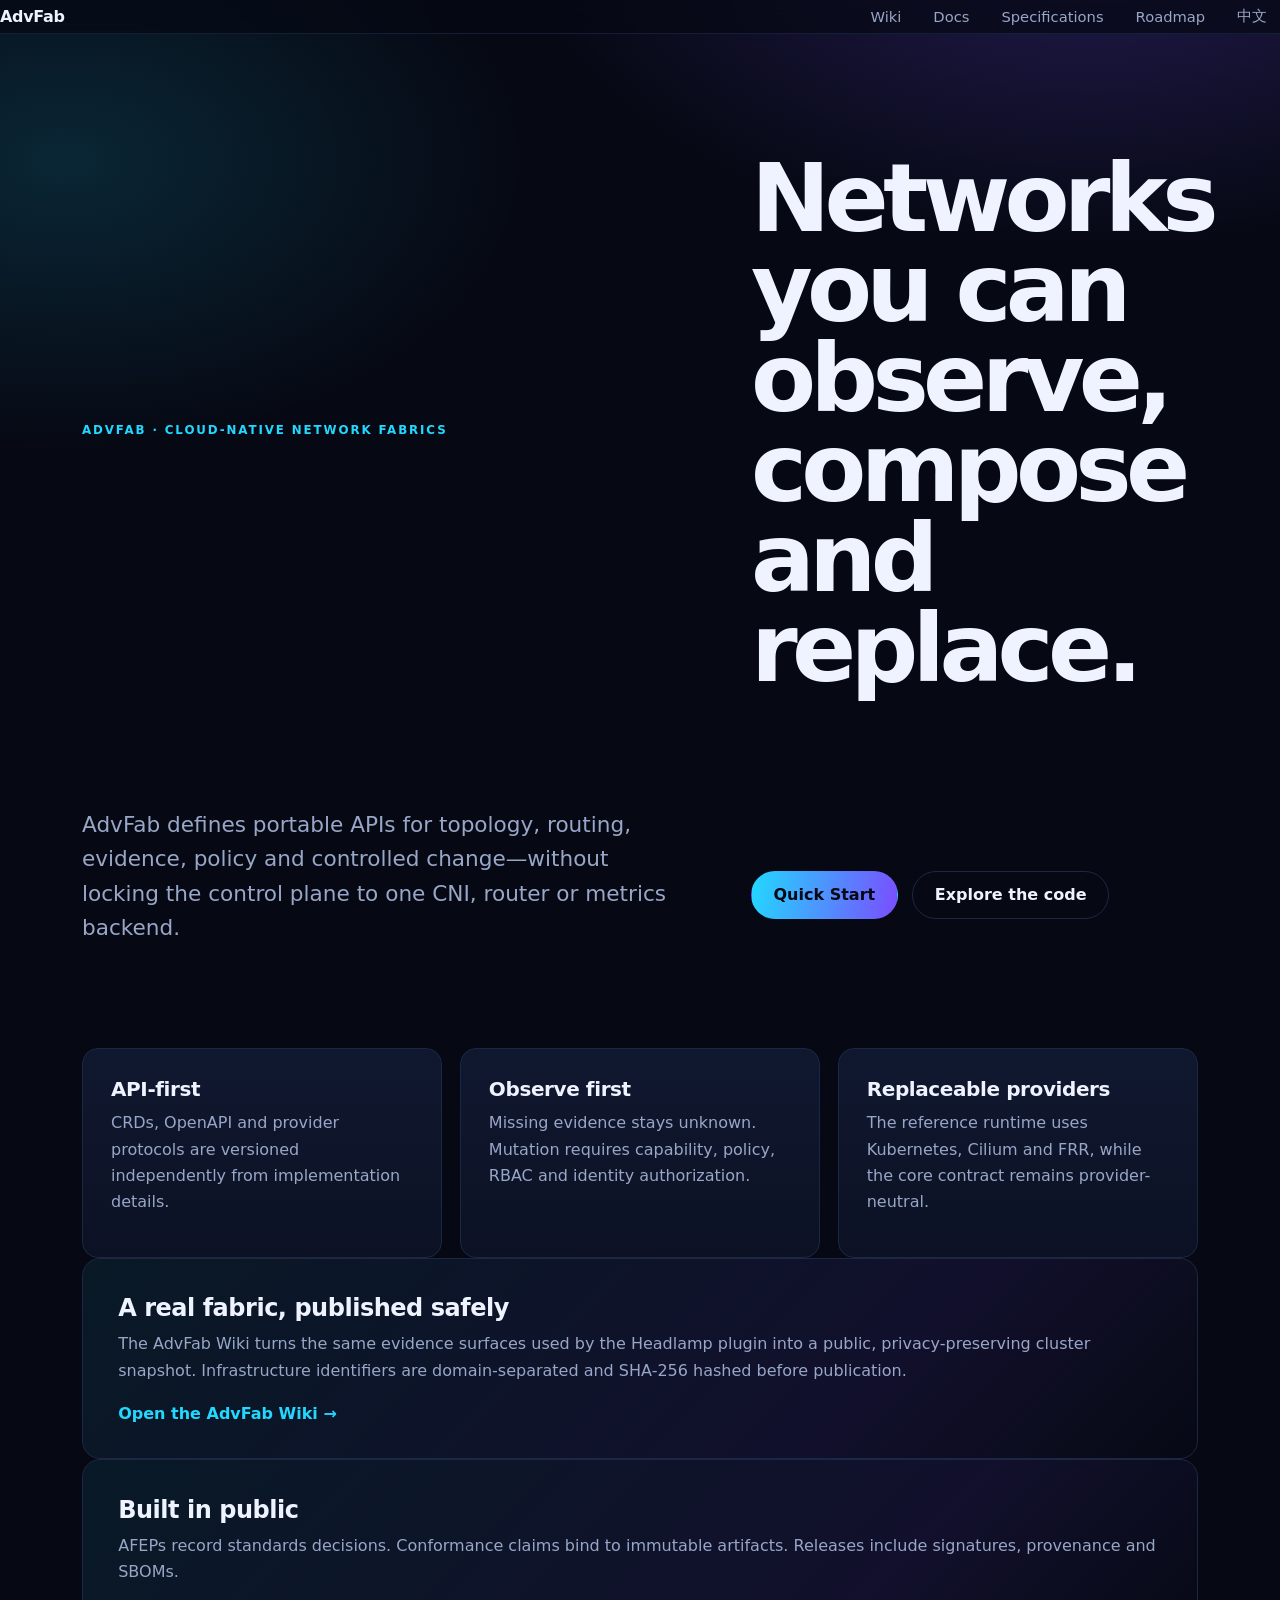
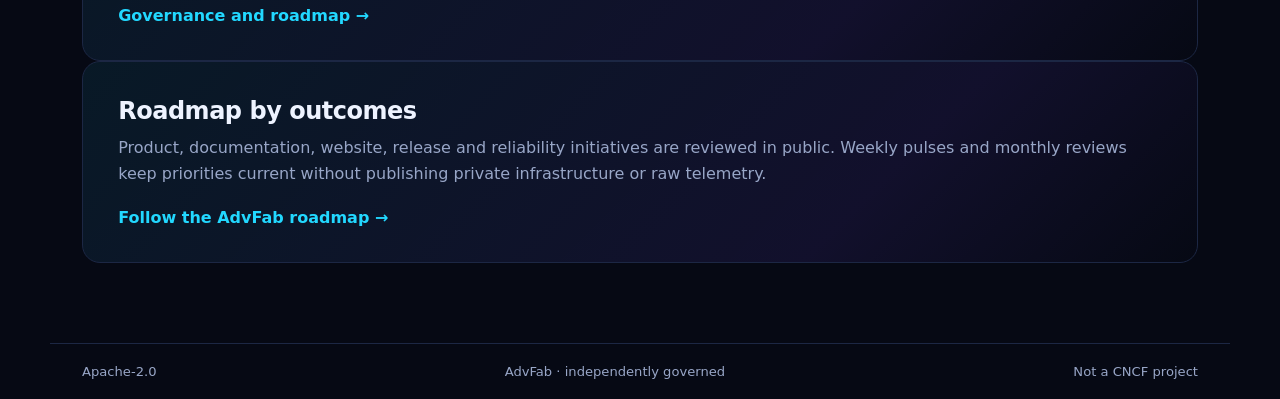
==== commit a8a01949: "feat(website): add bilingual roadmap entry Issue: advanced-fabrics/website#3 Change-Id: chg_advfab_b" ====
--- a/index.html
+++ b/index.html
@@ -4,69 +4,18 @@
   <meta charset="utf-8">
   <meta name="viewport" content="width=device-width,initial-scale=1">
   <meta name="description" content="Advanced Fabrics is an API-first framework for observable and programmable cloud-native network fabrics.">
-  <meta name="theme-color" content="#060914">
-  <meta property="og:type" content="website">
-  <meta property="og:site_name" content="Advanced Fabrics">
-  <meta property="og:title" content="Advanced Fabrics — networks you can observe, compose and replace">
-  <meta property="og:description" content="Portable APIs for topology, routing, evidence, policy and controlled change in cloud-native network fabrics.">
-  <meta property="og:url" content="https://advfab.org/">
-  <meta name="twitter:card" content="summary">
-  <title>Advanced Fabrics · Observable cloud-native network fabrics</title>
-  <link rel="icon" type="image/svg+xml" href="/logo.svg">
+  <title>AdvFab — Programmable cloud-native network fabrics</title>
   <link rel="stylesheet" href="/styles.css">
 </head>
 <body>
-  <header><div class="bar"><a class="brand" href="/"><img src="/logo.svg" alt="" width="34" height="28">Advanced Fabrics</a><nav aria-label="Primary"><a href="/wiki/">Wiki</a><a href="https://docs.advfab.org">Docs</a><a href="https://spec.advfab.org">Specifications</a><a class="gh" href="https://github.com/advanced-fabrics">GitHub</a></nav></div></header>
+  <header><a class="brand" href="/">AdvFab</a><nav><a href="/wiki/">Wiki</a><a href="https://docs.advfab.org">Docs</a><a href="https://spec.advfab.org">Specifications</a><a href="https://github.com/orgs/advanced-fabrics/projects">Roadmap</a><a href="/zh-CN/" lang="zh-CN">中文</a></nav></header>
   <main>
-    <section class="hero">
-      <div>
-        <p class="eyebrow">Cloud-native network fabrics</p>
-        <h1>Networks you can <em>observe, compose</em> and replace.</h1>
-        <p class="lead">Advanced Fabrics defines portable APIs for topology, routing, evidence, policy and controlled change—without locking the control plane to one CNI, router or metrics backend.</p>
-        <div class="actions"><a class="primary" href="https://docs.advfab.org/quick-start/">Quick Start</a><a href="https://github.com/advanced-fabrics/core">Explore the code</a></div>
-        <div class="tags" aria-label="Reference runtime"><span>Kubernetes</span><span>Cilium</span><span>FRR</span><span>Apache-2.0</span></div>
-      </div>
-      <aside class="readout" aria-label="Illustrative evidence readout">
-        <div class="readout-head"><i></i><i></i><i></i><span>evidence · read-only</span></div>
-        <div class="readout-body">
-          <div class="row"><b>Path assessment</b><span class="state state-ready">ready</span><small>Scoped evidence, compatible window</small></div>
-          <div class="row"><b>Route stability</b><span class="state state-partial">partial</span><small>Some collectors reporting</small></div>
-          <div class="row unknown"><b>Intervention impact</b><span class="state">unknown</span><small>No evidence. Never guessed.</small></div>
-        </div>
-        <p class="readout-foot">Illustrative. Missing evidence stays unknown; a change needs capability, policy, RBAC and identity authorization.</p>
-      </aside>
-    </section>
-
-    <section class="block" id="principles">
-      <div class="section-head"><p class="eyebrow">Principles</p><h2>A contract first, a runtime second.</h2><p>The standard stays small and portable. Implementations compete underneath it.</p></div>
-      <div class="grid">
-        <article><div class="icon"><svg viewBox="0 0 24 24" aria-hidden="true"><path d="M8 7 3 12l5 5M16 7l5 5-5 5M14 4l-4 16"/></svg></div><h2>API-first</h2><p>CRDs, OpenAPI and provider protocols are versioned independently from implementation details.</p></article>
-        <article><div class="icon"><svg viewBox="0 0 24 24" aria-hidden="true"><path d="M2 12s3.6-7 10-7 10 7 10 7-3.6 7-10 7S2 12 2 12Z"/><circle cx="12" cy="12" r="3"/></svg></div><h2>Observe first</h2><p>Missing evidence stays unknown. Mutation requires capability, policy, RBAC and identity authorization.</p></article>
-        <article><div class="icon"><svg viewBox="0 0 24 24" aria-hidden="true"><path d="M4 8h13l-3-3M20 16H7l3 3"/></svg></div><h2>Replaceable providers</h2><p>The reference runtime uses Kubernetes, Cilium and FRR, while the core contract remains provider-neutral.</p></article>
-      </div>
-    </section>
-
-    <section class="block" id="architecture">
-      <div class="section-head"><p class="eyebrow">Architecture</p><h2>From raw signals to authorized change.</h2><p>Each layer only depends on the contract below it, so any provider can be swapped.</p></div>
-      <div class="stack">
-        <div class="layer"><b>Change</b><span>Controlled, policy-gated mutation with identity and RBAC checks.</span></div>
-        <div class="layer"><b>Assessment</b><span>Optimality, stability and intervention impact scored from compatible evidence only.</span></div>
-        <div class="layer"><b>Evidence</b><span>Versioned measurements, scoped and time-bound. Gaps are explicit.</span></div>
-        <div class="layer base"><b>Providers</b><span>Kubernetes, Cilium, FRR or your own, behind provider protocols.</span></div>
-      </div>
-    </section>
-
-    <div class="callouts">
-      <section class="callout"><h2>A real fabric, published safely</h2><p>The AdvFab Wiki turns the same evidence surfaces used by the Headlamp plugin into a public, privacy-preserving cluster snapshot. Infrastructure identifiers are domain-separated and SHA-256 hashed before publication.</p><a href="/wiki/">Open the AdvFab Wiki →</a></section>
-      <section class="callout"><h2>Built in public</h2><p>AFEPs record standards decisions. Conformance claims bind to immutable artifacts. Releases include signatures, provenance and SBOMs.</p><a href="https://github.com/advanced-fabrics/community">Governance and roadmap →</a></section>
-    </div>
-
-    <section class="cta">
-      <h2>Try it on your own cluster.</h2>
-      <p>Follow the quick start, read the specifications, or open an issue. Contributions and AFEPs are welcome.</p>
-      <div class="actions"><a class="primary" href="https://docs.advfab.org/quick-start/">Quick Start</a><a href="https://spec.advfab.org">Read the specs</a></div>
-    </section>
+    <section class="hero"><p class="eyebrow">ADVFAB · CLOUD-NATIVE NETWORK FABRICS</p><h1>Networks you can observe, compose and replace.</h1><p class="lead">AdvFab defines portable APIs for topology, routing, evidence, policy and controlled change—without locking the control plane to one CNI, router or metrics backend.</p><div class="actions"><a class="primary" href="https://docs.advfab.org/quick-start/">Quick Start</a><a href="https://github.com/advanced-fabrics/core">Explore the code</a></div></section>
+    <section class="grid"><article><h2>API-first</h2><p>CRDs, OpenAPI and provider protocols are versioned independently from implementation details.</p></article><article><h2>Observe first</h2><p>Missing evidence stays unknown. Mutation requires capability, policy, RBAC and identity authorization.</p></article><article><h2>Replaceable providers</h2><p>The reference runtime uses Kubernetes, Cilium and FRR, while the core contract remains provider-neutral.</p></article></section>
+    <section class="callout"><h2>A real fabric, published safely</h2><p>The AdvFab Wiki turns the same evidence surfaces used by the Headlamp plugin into a public, privacy-preserving cluster snapshot. Infrastructure identifiers are domain-separated and SHA-256 hashed before publication.</p><a href="/wiki/">Open the AdvFab Wiki →</a></section>
+    <section class="callout"><h2>Built in public</h2><p>AFEPs record standards decisions. Conformance claims bind to immutable artifacts. Releases include signatures, provenance and SBOMs.</p><a href="https://github.com/advanced-fabrics/community">Governance and roadmap →</a></section>
+    <section class="callout"><h2>Roadmap by outcomes</h2><p>Product, documentation, website, release and reliability initiatives are reviewed in public. Weekly pulses and monthly reviews keep priorities current without publishing private infrastructure or raw telemetry.</p><a href="https://github.com/orgs/advanced-fabrics/projects">Follow the AdvFab roadmap →</a></section>
   </main>
-  <footer><span>Apache-2.0 · Initiated by RE8CH · independently governed · not a CNCF project</span><div class="links"><a href="/wiki/">Wiki</a><a href="https://docs.advfab.org">Docs</a><a href="https://spec.advfab.org">Specs</a><a href="https://github.com/advanced-fabrics">GitHub</a><a href="mailto:security@advfab.org">Security</a></div></footer>
+  <footer><span>Apache-2.0</span><span>AdvFab · independently governed</span><span>Not a CNCF project</span></footer>
 </body>
 </html>
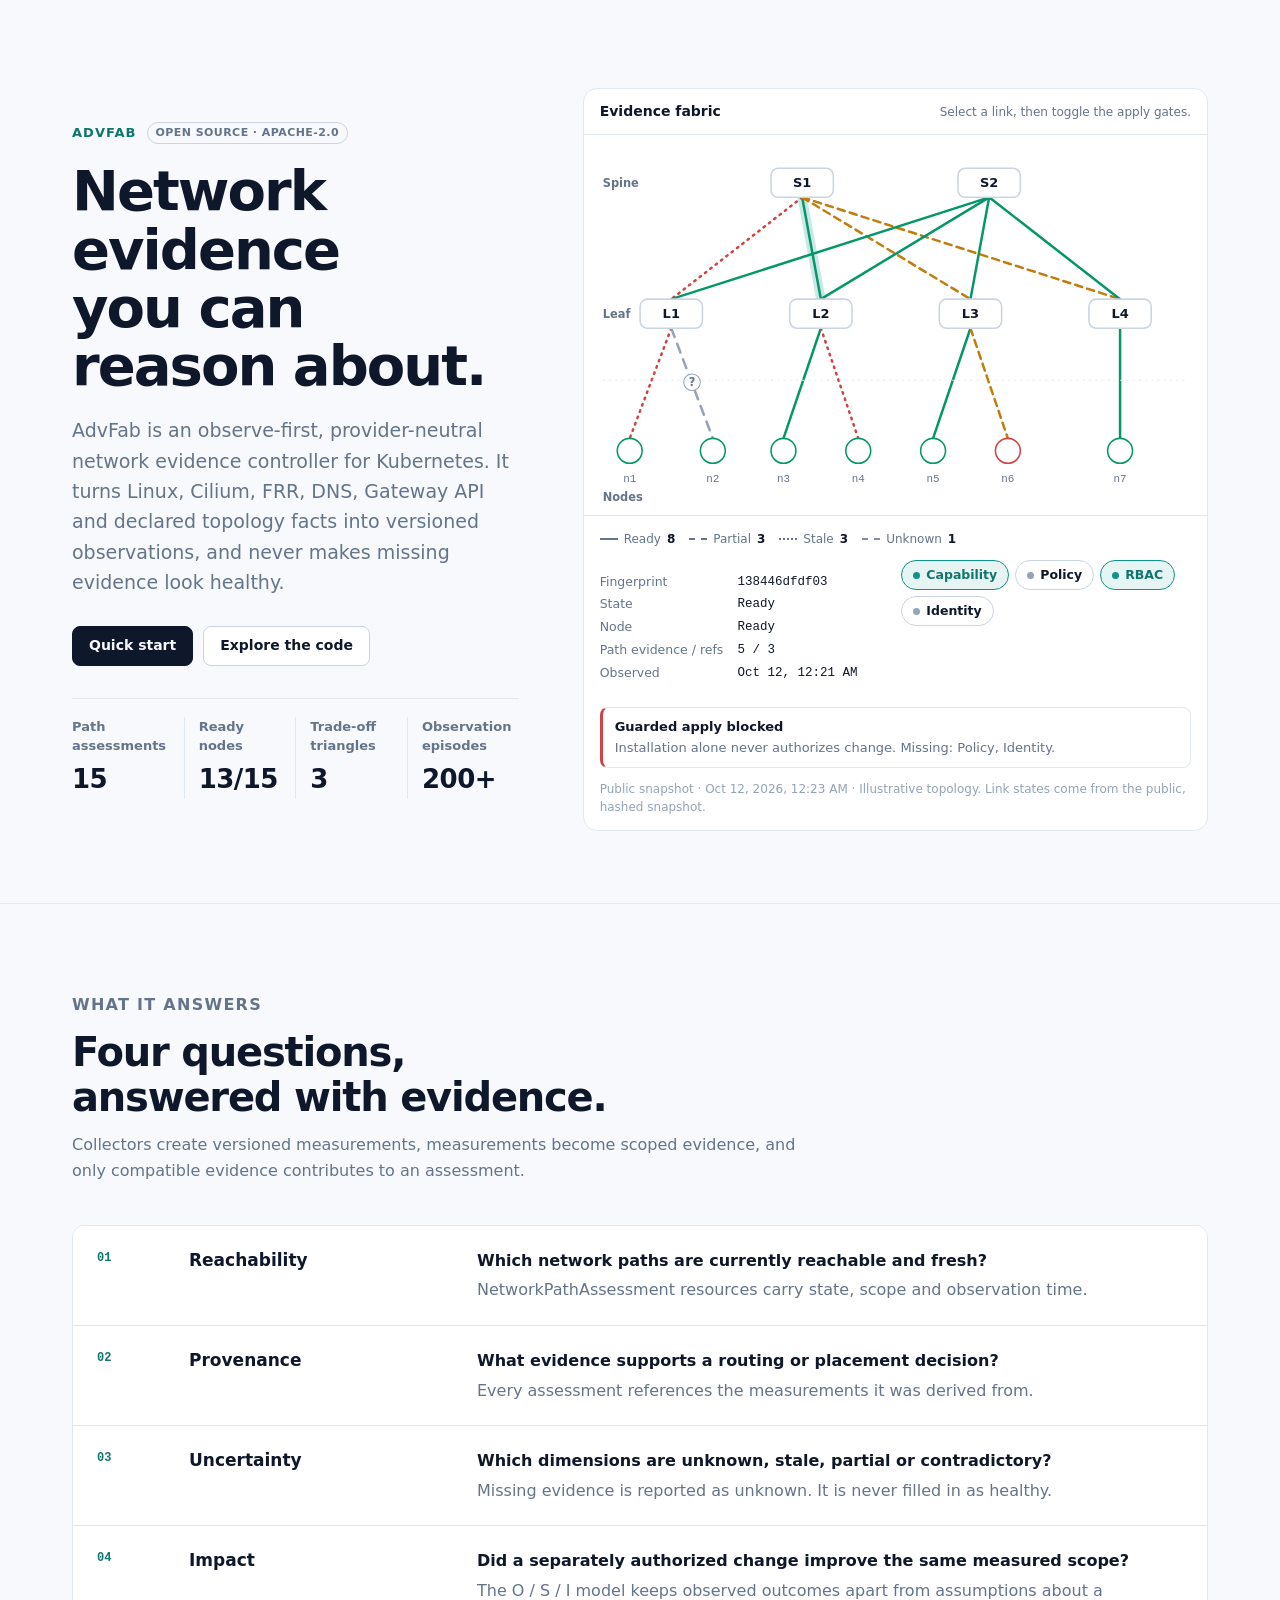
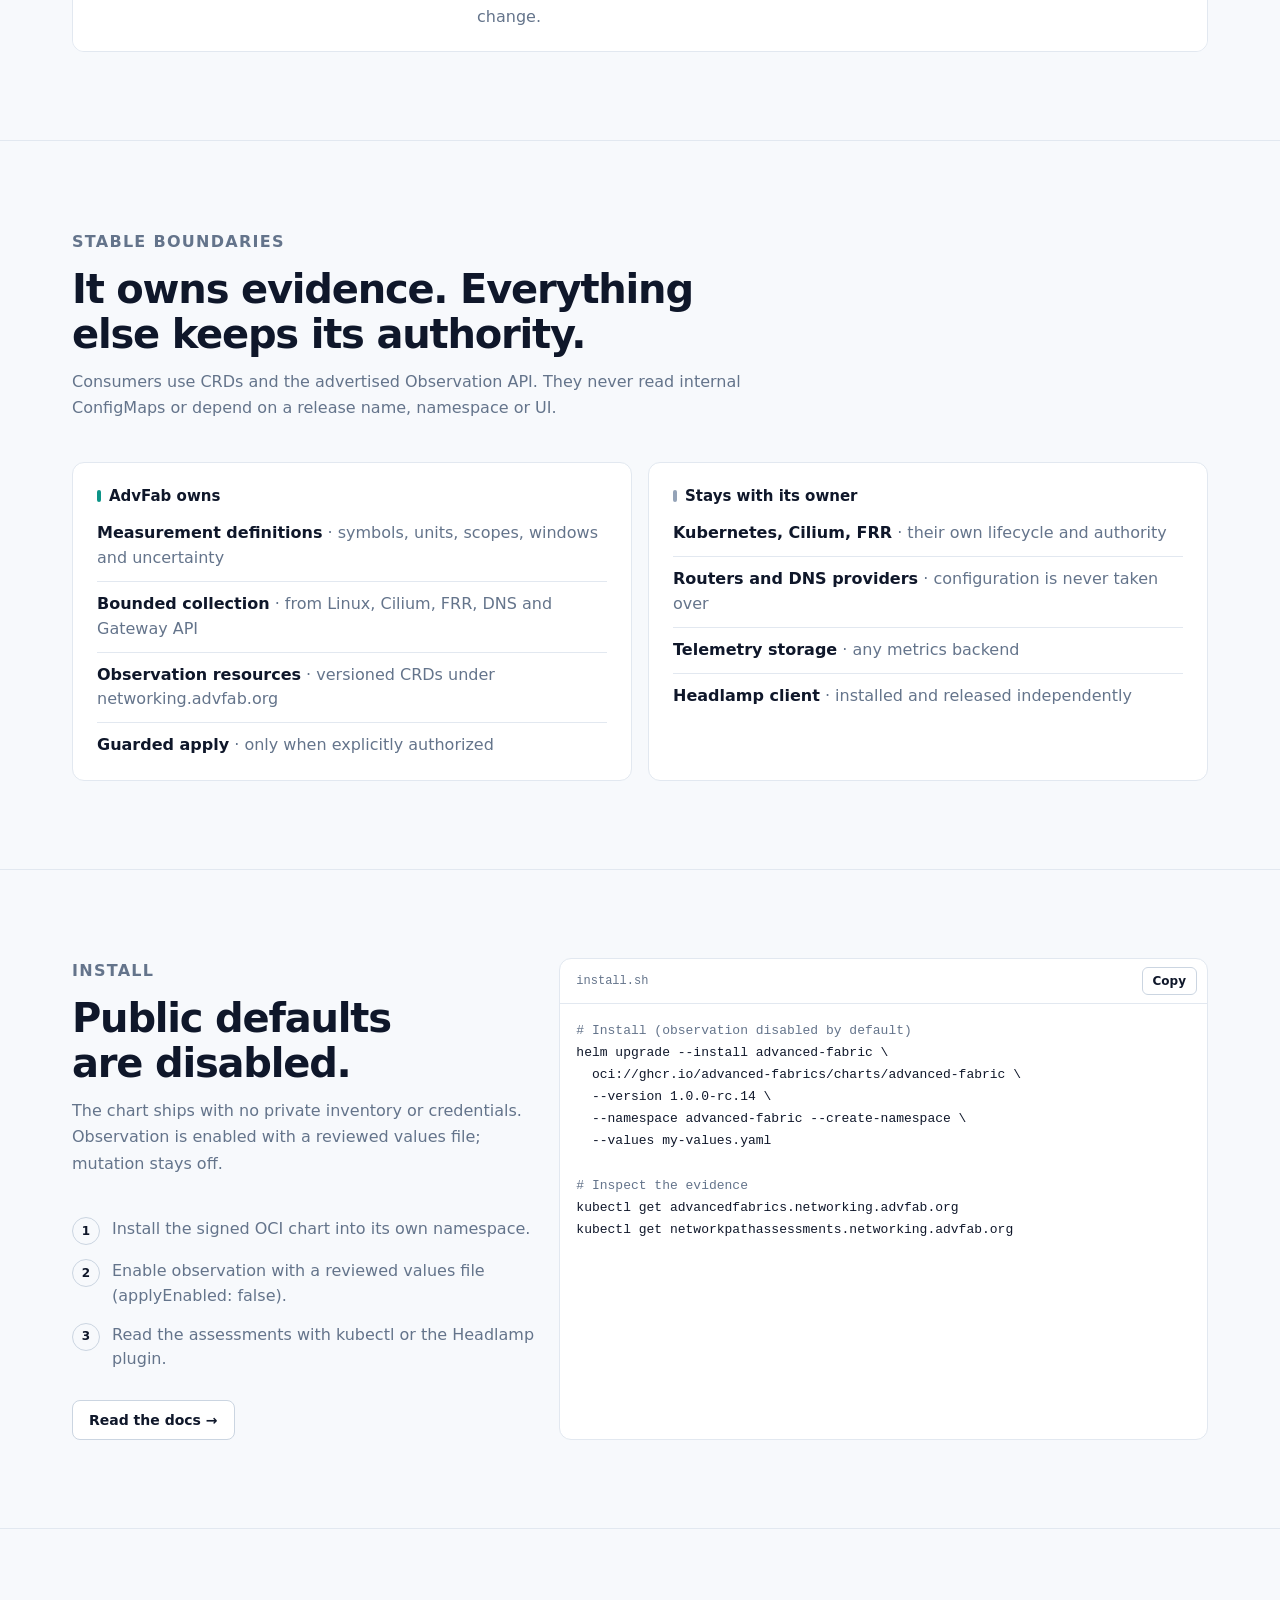
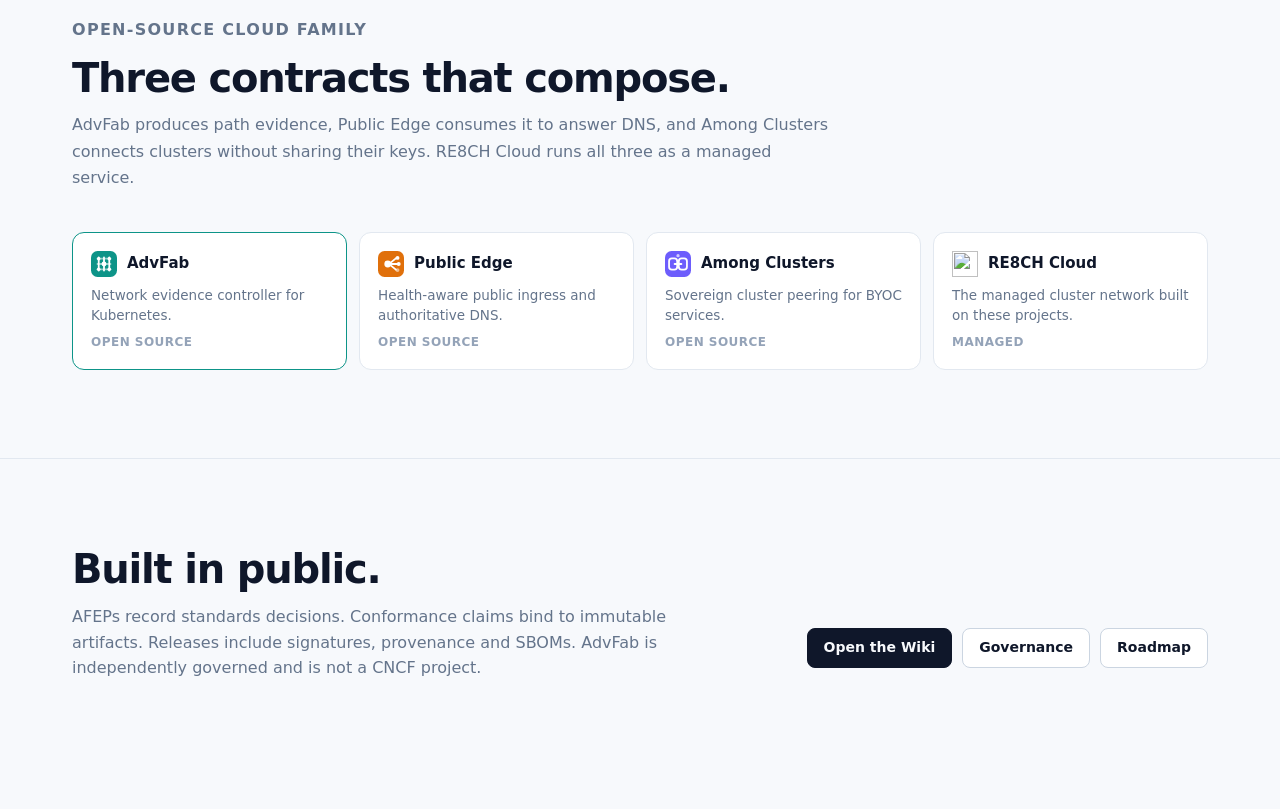
==== commit f620003b: "Redesign advfab.org on the shared open-source cloud design system Light RE8CH product system with th" ====
--- a/index.html
+++ b/index.html
@@ -1,21 +1,113 @@
 <!doctype html>
-<html lang="en">
-<head>
-  <meta charset="utf-8">
-  <meta name="viewport" content="width=device-width,initial-scale=1">
-  <meta name="description" content="Advanced Fabrics is an API-first framework for observable and programmable cloud-native network fabrics.">
-  <title>AdvFab — Programmable cloud-native network fabrics</title>
-  <link rel="stylesheet" href="/styles.css">
-</head>
-<body>
-  <header><a class="brand" href="/">AdvFab</a><nav><a href="/wiki/">Wiki</a><a href="https://docs.advfab.org">Docs</a><a href="https://spec.advfab.org">Specifications</a><a href="https://github.com/orgs/advanced-fabrics/projects">Roadmap</a><a href="/zh-CN/" lang="zh-CN">中文</a></nav></header>
-  <main>
-    <section class="hero"><p class="eyebrow">ADVFAB · CLOUD-NATIVE NETWORK FABRICS</p><h1>Networks you can observe, compose and replace.</h1><p class="lead">AdvFab defines portable APIs for topology, routing, evidence, policy and controlled change—without locking the control plane to one CNI, router or metrics backend.</p><div class="actions"><a class="primary" href="https://docs.advfab.org/quick-start/">Quick Start</a><a href="https://github.com/advanced-fabrics/core">Explore the code</a></div></section>
-    <section class="grid"><article><h2>API-first</h2><p>CRDs, OpenAPI and provider protocols are versioned independently from implementation details.</p></article><article><h2>Observe first</h2><p>Missing evidence stays unknown. Mutation requires capability, policy, RBAC and identity authorization.</p></article><article><h2>Replaceable providers</h2><p>The reference runtime uses Kubernetes, Cilium and FRR, while the core contract remains provider-neutral.</p></article></section>
-    <section class="callout"><h2>A real fabric, published safely</h2><p>The AdvFab Wiki turns the same evidence surfaces used by the Headlamp plugin into a public, privacy-preserving cluster snapshot. Infrastructure identifiers are domain-separated and SHA-256 hashed before publication.</p><a href="/wiki/">Open the AdvFab Wiki →</a></section>
-    <section class="callout"><h2>Built in public</h2><p>AFEPs record standards decisions. Conformance claims bind to immutable artifacts. Releases include signatures, provenance and SBOMs.</p><a href="https://github.com/advanced-fabrics/community">Governance and roadmap →</a></section>
-    <section class="callout"><h2>Roadmap by outcomes</h2><p>Product, documentation, website, release and reliability initiatives are reviewed in public. Weekly pulses and monthly reviews keep priorities current without publishing private infrastructure or raw telemetry.</p><a href="https://github.com/orgs/advanced-fabrics/projects">Follow the AdvFab roadmap →</a></section>
-  </main>
-  <footer><span>Apache-2.0</span><span>AdvFab · independently governed</span><span>Not a CNCF project</span></footer>
-</body>
+<html lang="en" data-site="advfab">
+  <head>
+    <meta charset="utf-8">
+    <meta name="viewport" content="width=device-width, initial-scale=1">
+    <title>AdvFab — Network evidence for Kubernetes</title>
+    <meta name="description" content="AdvFab is an observe-first, provider-neutral network evidence controller for Kubernetes. Missing evidence stays unknown.">
+    <meta name="theme-color" content="#f7f9fc">
+    <meta property="og:title" content="AdvFab — Network evidence for Kubernetes">
+    <meta property="og:description" content="AdvFab is an observe-first, provider-neutral network evidence controller for Kubernetes. Missing evidence stays unknown.">
+    <meta property="og:url" content="https://advfab.org/">
+    <link rel="canonical" href="https://advfab.org/">
+    <link rel="alternate" hreflang="en" href="https://advfab.org/">
+    <link rel="alternate" hreflang="zh-CN" href="https://advfab.org/zh-CN/">
+    <link rel="alternate" hreflang="x-default" href="https://advfab.org/">
+    <link rel="sitemap" type="application/xml" title="Sitemap" href="https://advfab.org/sitemap.xml">
+    <link rel="icon" type="image/svg+xml" href="/mark.svg">
+    <link rel="stylesheet" href="/styles.css?v=20261023-oss-1">
+    <link rel="stylesheet" href="https://brand-assets.re8ch.com/dist/current/re8ch-navigator.css">
+    <link rel="stylesheet" href="https://brand-assets.re8ch.com/dist/current/re8ch-footer.css">
+    <script src="/boot.js?v=20261023-oss-1"></script>
+    <script src="https://brand-assets.re8ch.com/dist/current/re8ch-navigator.js" defer></script>
+    <script src="https://brand-assets.re8ch.com/dist/current/re8ch-footer.js" defer></script>
+    <script src="/site.js?v=20261023-oss-1" defer></script>
+  </head>
+  <body>
+    <div class="shell">
+    <re8ch-navigator product="advfab" brand="AdvFab" locale="en" home-href="/" links='[{"label":"Evidence","href":"/#evidence"},{"label":"Questions","href":"/#questions"},{"label":"Boundaries","href":"/#boundaries"},{"label":"Install","href":"/#install"},{"label":"Wiki","href":"/wiki/"}]' language-options='[{"label":"English","value":"en","href":"/"},{"label":"简体中文","value":"zh-CN","href":"/zh-CN/"}]' language-mode="available" extra-actions='[]'></re8ch-navigator>
+    <main>
+      <section class="hero">
+        <div class="wrap hero-grid">
+          <div>
+            <p class="eyebrow">AdvFab <span class="tag">Open source · Apache-2.0</span></p>
+            <h1>Network evidence you can reason about.</h1>
+            <p class="lead">AdvFab is an observe-first, provider-neutral network evidence controller for Kubernetes. It turns Linux, Cilium, FRR, DNS, Gateway API and declared topology facts into versioned observations, and never makes missing evidence look healthy.</p>
+            <div class="actions"><a class="button primary" href="https://docs.advfab.org/quick-start/" rel="noopener">Quick start</a><a class="button" href="https://github.com/advanced-fabrics/core" rel="noopener">Explore the code</a></div>
+            <div class="stats"><div><span>Path assessments</span><strong data-stat="assessments">15</strong></div><div><span>Ready nodes</span><strong data-stat="nodes">13/15</strong></div><div><span>Trade-off triangles</span><strong data-stat="triangles">3</strong></div><div><span>Observation episodes</span><strong data-stat="episodes">200+</strong></div></div>
+          </div>
+          <div class="figure" id="evidence" data-fabric data-snapshot="/wiki/data/cluster-snapshot.json">
+            <div class="figure-head"><b>Evidence fabric</b><small>Select a link, then toggle the apply gates.</small></div>
+            <div class="figure-body"><svg viewBox="0 0 600 366" role="group" aria-label="Evidence fabric"></svg></div>
+            <div class="figure-foot">
+              <div class="legend" data-fabric-legend></div>
+              <div class="figure-split"><dl class="kv" data-fabric-info></dl><div class="chips" data-fabric-gates aria-label="Guarded apply gates"></div></div>
+              <div class="verdict" data-fabric-verdict aria-live="polite"></div>
+              <small class="fig-note"><span data-fabric-stamp></span> Illustrative topology. Link states come from the public, hashed snapshot.</small>
+            </div>
+          </div>
+        </div>
+      </section>
+      <section class="section" id="questions">
+        <div class="wrap">
+          <div class="section-head"><p class="eyebrow">What it answers</p><h2>Four questions, answered with evidence.</h2><p>Collectors create versioned measurements, measurements become scoped evidence, and only compatible evidence contributes to an assessment.</p></div>
+          <div class="rows">
+            <article class="row"><span class="idx">01</span><h3>Reachability</h3><div class="row-text"><p class="q">Which network paths are currently reachable and fresh?</p><p>NetworkPathAssessment resources carry state, scope and observation time.</p></div><span></span></article>
+            <article class="row"><span class="idx">02</span><h3>Provenance</h3><div class="row-text"><p class="q">What evidence supports a routing or placement decision?</p><p>Every assessment references the measurements it was derived from.</p></div><span></span></article>
+            <article class="row"><span class="idx">03</span><h3>Uncertainty</h3><div class="row-text"><p class="q">Which dimensions are unknown, stale, partial or contradictory?</p><p>Missing evidence is reported as unknown. It is never filled in as healthy.</p></div><span></span></article>
+            <article class="row"><span class="idx">04</span><h3>Impact</h3><div class="row-text"><p class="q">Did a separately authorized change improve the same measured scope?</p><p>The O / S / I model keeps observed outcomes apart from assumptions about a change.</p></div><span></span></article>
+          </div>
+        </div>
+      </section>
+      <section class="section" id="boundaries">
+        <div class="wrap">
+          <div class="section-head"><p class="eyebrow">Stable boundaries</p><h2>It owns evidence. Everything else keeps its authority.</h2><p>Consumers use CRDs and the advertised Observation API. They never read internal ConfigMaps or depend on a release name, namespace or UI.</p></div>
+          <div class="split"><div class="panel"><h3>AdvFab owns</h3><ul><li><b>Measurement definitions</b> · symbols, units, scopes, windows and uncertainty</li><li><b>Bounded collection</b> · from Linux, Cilium, FRR, DNS and Gateway API</li><li><b>Observation resources</b> · versioned CRDs under networking.advfab.org</li><li><b>Guarded apply</b> · only when explicitly authorized</li></ul></div><div class="panel other"><h3>Stays with its owner</h3><ul><li><b>Kubernetes, Cilium, FRR</b> · their own lifecycle and authority</li><li><b>Routers and DNS providers</b> · configuration is never taken over</li><li><b>Telemetry storage</b> · any metrics backend</li><li><b>Headlamp client</b> · installed and released independently</li></ul></div></div>
+        </div>
+      </section>
+      <section class="section" id="install">
+        <div class="wrap install">
+          <div>
+            <div class="section-head"><p class="eyebrow">Install</p><h2>Public defaults are disabled.</h2><p>The chart ships with no private inventory or credentials. Observation is enabled with a reviewed values file; mutation stays off.</p></div>
+            <ol class="steps"><li>Install the signed OCI chart into its own namespace.</li><li>Enable observation with a reviewed values file (applyEnabled: false).</li><li>Read the assessments with kubectl or the Headlamp plugin.</li></ol>
+            <div class="actions"><a class="button" href="https://docs.advfab.org" rel="noopener">Read the docs →</a></div>
+          </div>
+          <div class="code">
+            <div class="code-head"><span>install.sh</span><button class="copy" type="button" data-copy-target="code-advfab" data-copied="Copied">Copy</button></div>
+            <pre id="code-advfab"><span class="c"># Install (observation disabled by default)</span>
+helm upgrade --install advanced-fabric \
+  oci://ghcr.io/advanced-fabrics/charts/advanced-fabric \
+  --version 1.0.0-rc.14 \
+  --namespace advanced-fabric --create-namespace \
+  --values my-values.yaml
+
+<span class="c"># Inspect the evidence</span>
+kubectl get advancedfabrics.networking.advfab.org
+kubectl get networkpathassessments.networking.advfab.org</pre>
+          </div>
+        </div>
+      </section>
+      <section class="section" id="family">
+        <div class="wrap">
+          <div class="section-head"><p class="eyebrow">Open-source cloud family</p><h2>Three contracts that compose.</h2><p>AdvFab produces path evidence, Public Edge consumes it to answer DNS, and Among Clusters connects clusters without sharing their keys. RE8CH Cloud runs all three as a managed service.</p></div>
+          <div class="family">
+            <a href="https://advfab.org/" aria-current="page"><span class="fam-mark"><img src="/marks/advfab.svg" alt="" width="26" height="26"><b>AdvFab</b></span><p>Network evidence controller for Kubernetes.</p><small>Open source</small></a>
+            <a href="https://public-edge.github.io/website/en/"><span class="fam-mark"><img src="/marks/public-edge.svg" alt="" width="26" height="26"><b>Public Edge</b></span><p>Health-aware public ingress and authoritative DNS.</p><small>Open source</small></a>
+            <a href="https://among-clusters.github.io/website/en/"><span class="fam-mark"><img src="/marks/among-clusters.svg" alt="" width="26" height="26"><b>Among Clusters</b></span><p>Sovereign cluster peering for BYOC services.</p><small>Open source</small></a>
+            <a href="https://cluster.re8ch.com/en/"><span class="fam-mark"><img src="https://brand-assets.re8ch.com/PRODUCTS/cluster/SVG/icon-no-edge.svg" alt="" width="26" height="26"><b>RE8CH Cloud</b></span><p>The managed cluster network built on these projects.</p><small>Managed</small></a>
+          </div>
+        </div>
+      </section>
+      <section class="section">
+        <div class="wrap closing">
+          <div class="section-head"><h2>Built in public.</h2><p>AFEPs record standards decisions. Conformance claims bind to immutable artifacts. Releases include signatures, provenance and SBOMs. AdvFab is independently governed and is not a CNCF project.</p></div>
+          <div class="actions"><a class="button primary" href="/wiki/">Open the Wiki</a><a class="button" href="https://github.com/advanced-fabrics/community" rel="noopener">Governance</a><a class="button" href="https://github.com/orgs/advanced-fabrics/projects" rel="noopener">Roadmap</a></div>
+        </div>
+      </section>
+    </main>
+    <re8ch-footer locale="en" theme="light" language-options='[{"label":"English","value":"en","href":"/"},{"label":"简体中文","value":"zh-CN","href":"/zh-CN/"}]' language-mode="available" brand-logo="https://brand-assets.re8ch.com/SVG/logo.svg"></re8ch-footer>
+    </div>
+    <script type="application/json" id="site-copy">{"tierSpine":"Spine","tierLeaf":"Leaf","tierNode":"Nodes","states":{"ready":"Ready","partial":"Partial","stale":"Stale","unknown":"Unknown"},"linkLabel":"Path {id}, {state}","stamp":"Public snapshot · {time}","fields":{"id":"Fingerprint","state":"State","node":"Node","evidence":"Path evidence / refs","observed":"Observed"},"ready":"Ready","notReady":"Not ready","none":"—","gates":["Capability","Policy","RBAC","Identity"],"joiner":", ","verdict":{"observeTitle":"Observe only","observe":"This path is {state}. AdvFab keeps it that way instead of scoring it; guarded apply needs fresh, complete evidence for the same scope.","blockedTitle":"Guarded apply blocked","blocked":"Installation alone never authorizes change. Missing: {missing}.","okTitle":"Guarded apply authorized","ok":"Capability, policy, RBAC and identity all agree. The outcome is measured against the same scope afterwards."}}</script>
+    <script src="/fabric.js?v=20261023-oss-1" defer></script>
+  </body>
 </html>
--- a/styles.css
+++ b/styles.css
@@ -1,56 +1,268 @@
-@font-face{font-family:"Inter Fallback";src:local("Inter"),local("Helvetica Neue"),local("Arial")}
-:root{color-scheme:dark;--bg:#060914;--panel:#0c1224;--panel-2:#101830;--ink:#eef3ff;--muted:#98a6c7;--accent:#22d8ff;--violet:#7a4dff;--line:#1c2744;--grad:linear-gradient(100deg,#22d8ff,#7a4dff);font-family:Inter,"Inter Fallback",ui-sans-serif,system-ui,-apple-system,"Segoe UI",sans-serif}
-*{box-sizing:border-box}html{scroll-behavior:smooth}
-body{margin:0;background:radial-gradient(60rem 36rem at 85% -5%,rgba(122,77,255,.28),transparent 60%),radial-gradient(48rem 30rem at 5% 8%,rgba(34,216,255,.14),transparent 60%),var(--bg);color:var(--ink);-webkit-font-smoothing:antialiased}
-a{color:inherit;text-decoration:none}
-:focus-visible{outline:2px solid var(--accent);outline-offset:3px;border-radius:4px}
-header,footer{display:flex;align-items:center;justify-content:space-between;gap:2rem;max-width:1180px;margin:auto;padding:1.25rem 2rem}
-header{position:sticky;top:0;z-index:10;max-width:none;padding:0;background:rgba(6,9,20,.72);backdrop-filter:blur(14px);-webkit-backdrop-filter:blur(14px);border-bottom:1px solid rgba(28,39,68,.7)}
-.bar{display:flex;align-items:center;justify-content:space-between;gap:2rem;width:100%;max-width:1180px;margin:auto;padding:.9rem 2rem}
-.brand{display:flex;align-items:center;gap:.65rem;font-weight:750;letter-spacing:-.02em}.brand img{width:34px;height:auto;display:block}
-nav{display:flex;align-items:center;gap:.4rem;color:var(--muted);font-size:.92rem}nav a{padding:.45rem .8rem;border-radius:999px;transition:color .15s,background .15s}nav a:hover,nav a[aria-current]{color:var(--ink);background:rgba(255,255,255,.06)}nav a.gh{border:1px solid var(--line);color:var(--ink);margin-left:.4rem}nav a.gh:hover{border-color:var(--accent)}
-main{max-width:1180px;margin:auto;padding:2rem 2rem 5rem}
-.eyebrow{display:inline-flex;align-items:center;gap:.6rem;color:var(--accent);font-size:.74rem;font-weight:700;letter-spacing:.16em;text-transform:uppercase}
-h1{font-size:clamp(3rem,7.4vw,6.6rem);line-height:.95;letter-spacing:-.06em;margin:1rem 0 1.75rem}
-h1 em{font-style:normal;background:var(--grad);-webkit-background-clip:text;background-clip:text;color:transparent}
-h2{font-size:1.25rem;letter-spacing:-.02em;margin:0 0 .6rem}
-.lead{font-size:clamp(1.08rem,1.8vw,1.35rem);line-height:1.6;color:var(--muted);max-width:640px}
-.actions{display:flex;flex-wrap:wrap;gap:.9rem;margin-top:2.25rem;align-items:center}
-.actions a{border:1px solid var(--line);padding:.85rem 1.35rem;border-radius:999px;font-weight:600;transition:transform .15s,border-color .15s,background .15s}.actions a:hover{transform:translateY(-2px);border-color:var(--accent)}
-.actions .primary{background:var(--grad);color:#050813;border-color:transparent}.actions .primary:hover{box-shadow:0 10px 36px -8px rgba(34,216,255,.55)}
-.hero{display:grid;grid-template-columns:minmax(0,1.15fr) minmax(0,.85fr);gap:4rem;align-items:center;padding:4.5rem 0 5rem}
-.tags{display:flex;flex-wrap:wrap;gap:.5rem;margin-top:2.25rem}.tags span{font:600 .72rem/1 ui-monospace,SFMono-Regular,Menlo,monospace;color:var(--muted);border:1px solid var(--line);border-radius:999px;padding:.5rem .75rem;background:rgba(12,18,36,.6)}
-.readout{position:relative;border:1px solid var(--line);border-radius:18px;background:linear-gradient(180deg,var(--panel-2),var(--panel));box-shadow:0 30px 80px -30px rgba(122,77,255,.45),0 0 0 1px rgba(255,255,255,.02) inset;overflow:hidden}
-.readout-head{display:flex;align-items:center;gap:.5rem;padding:.85rem 1.1rem;border-bottom:1px solid var(--line);color:var(--muted);font:.72rem ui-monospace,SFMono-Regular,Menlo,monospace}.readout-head i{width:.6rem;height:.6rem;border-radius:50%;background:#2a3558}.readout-head span{margin-left:auto;color:var(--accent);letter-spacing:.08em;text-transform:uppercase}
-.readout-body{padding:1.25rem 1.1rem 1.35rem;display:flex;flex-direction:column;gap:.9rem}
-.row{display:grid;grid-template-columns:1fr auto;gap:.2rem 1rem;align-items:center;padding:.85rem .95rem;border:1px solid var(--line);border-radius:12px;background:rgba(6,9,20,.5)}
-.row b{font-size:.9rem}.row small{grid-column:1;color:var(--muted);font-size:.74rem}.row .state{grid-column:2;grid-row:1/span 2;font:700 .66rem/1 ui-monospace,monospace;letter-spacing:.06em;text-transform:uppercase}
-.row.unknown{border-style:dashed}.row.unknown .state{color:var(--muted);border-color:#3a4a73}
-.readout-foot{padding:.8rem 1.1rem;border-top:1px solid var(--line);color:var(--muted);font-size:.72rem;line-height:1.5}
-.section-head{max-width:720px;margin:0 0 2.5rem}.section-head h2{font-size:clamp(1.8rem,3.4vw,2.8rem);line-height:1.08;letter-spacing:-.04em;margin:.8rem 0 .9rem}.section-head p{color:var(--muted);line-height:1.65;margin:0}
-.block{padding:4.5rem 0 0}
-.grid{display:grid;grid-template-columns:repeat(3,1fr);gap:1.1rem}
-article{background:linear-gradient(180deg,var(--panel-2),var(--panel));border:1px solid var(--line);border-radius:16px;padding:1.75rem;min-height:210px;transition:transform .2s,border-color .2s}
-.grid article:hover{transform:translateY(-3px);border-color:rgba(34,216,255,.45)}
-.icon{display:grid;place-items:center;width:2.6rem;height:2.6rem;border-radius:12px;background:rgba(34,216,255,.08);border:1px solid rgba(34,216,255,.25);margin-bottom:1.25rem}.icon svg{width:1.3rem;height:1.3rem;stroke:var(--accent);fill:none;stroke-width:1.8;stroke-linecap:round;stroke-linejoin:round}
-article p,.callout p{color:var(--muted);line-height:1.65;margin:0}
-.stack{display:grid;gap:.8rem}.layer{display:grid;grid-template-columns:150px 1fr;gap:1.5rem;align-items:center;border:1px solid var(--line);border-radius:14px;padding:1.1rem 1.4rem;background:rgba(12,18,36,.7)}.layer b{font:700 .74rem/1 ui-monospace,monospace;letter-spacing:.1em;text-transform:uppercase;color:var(--accent)}.layer span{color:var(--muted);line-height:1.55;font-size:.95rem}.layer.base{border-color:rgba(122,77,255,.5);background:rgba(122,77,255,.08)}.layer.base b{color:#b69cff}
-.callouts{display:grid;grid-template-columns:1fr 1fr;gap:1.1rem;padding-top:4.5rem}
-.callout{position:relative;border:1px solid var(--line);border-radius:18px;padding:2.2rem;background:linear-gradient(135deg,rgba(34,216,255,.08),rgba(122,77,255,.1) 70%,transparent)}.callout h2{font-size:1.5rem}.callout a{display:inline-block;margin-top:1.25rem;color:var(--accent);font-weight:600}.callout a:hover{text-decoration:underline;text-underline-offset:4px}
-.cta{margin-top:4.5rem;text-align:center;border:1px solid var(--line);border-radius:22px;padding:4rem 1.5rem;background:radial-gradient(40rem 18rem at 50% 0,rgba(122,77,255,.28),transparent 70%),var(--panel)}.cta h2{font-size:clamp(1.8rem,4vw,3rem);letter-spacing:-.04em;line-height:1.05;margin:0 0 .9rem}.cta p{color:var(--muted);margin:0 auto;max-width:520px;line-height:1.6}.cta .actions{justify-content:center}
-footer{border-top:1px solid var(--line);color:var(--muted);font-size:.82rem;flex-wrap:wrap;max-width:1180px}footer .links{display:flex;gap:1.25rem;flex-wrap:wrap}footer a:hover{color:var(--ink)}
-@media(max-width:900px){.hero{grid-template-columns:1fr;gap:3rem;padding:3rem 0}.callouts{grid-template-columns:1fr}}
-@media(max-width:760px){.bar{flex-direction:column;align-items:flex-start;gap:.4rem;padding:.75rem 1.25rem}nav{flex-wrap:wrap;margin-left:-.8rem}footer{align-items:flex-start;flex-direction:column;gap:.9rem;padding:1.25rem}.grid{grid-template-columns:1fr}main{padding:1rem 1.25rem 4rem}.layer{grid-template-columns:1fr;gap:.5rem}}
-@media(prefers-reduced-motion:reduce){*{transition:none!important;scroll-behavior:auto!important}}
-
-/* AdvFab Wiki */
-.wiki-page{background:radial-gradient(circle at 82% 5%,#1a2459 0,transparent 32%),linear-gradient(180deg,#060914,#070b18 60%,#060914)}.wiki-page main{padding-top:2.5rem}.wiki-page h1{font-size:clamp(3.4rem,8vw,7rem)}
-.wiki-hero{display:grid;grid-template-columns:minmax(0,1fr) 280px;gap:4rem;align-items:end;padding:4rem 0 7rem;border-bottom:1px solid var(--line)}.snapshot-stamp{border:1px solid var(--line);background:rgba(12,18,36,.8);padding:1.35rem;position:relative}.snapshot-stamp .pulse{position:absolute;right:1.35rem;top:1.35rem;width:.65rem;height:.65rem;border-radius:50%;background:var(--accent);box-shadow:0 0 0 .35rem rgba(34,216,255,.14)}.snapshot-stamp p{margin:0 0:.5rem;color:var(--muted);font-size:.75rem;text-transform:uppercase;letter-spacing:.1em}.snapshot-stamp strong,.snapshot-stamp small{display:block}.snapshot-stamp small{margin-top:.65rem;color:var(--muted);line-height:1.5}
-.wiki-layout{display:grid;grid-template-columns:190px minmax(0,1fr);gap:5rem}.wiki-toc{position:sticky;top:1.5rem;align-self:start;display:flex;flex-direction:column;gap:.85rem;padding-top:5rem;font-size:.88rem}.wiki-toc span{color:var(--accent);font-size:.7rem;letter-spacing:.12em;text-transform:uppercase;margin-bottom:.5rem}.wiki-toc a{color:var(--muted)}.wiki-toc a:hover{color:var(--ink)}
-.wiki-section{padding:5rem 0;border-bottom:1px solid var(--line);scroll-margin-top:2rem}.wiki-section h2{font-size:clamp(2rem,4.2vw,4rem);line-height:1.05;letter-spacing:-.045em;max-width:850px;margin:.6rem 0 1.5rem}.wiki-section>p:not(.section-index){color:var(--muted);font-size:1.08rem;line-height:1.7;max-width:790px}.section-index{color:var(--accent);font:700 .7rem/1 ui-monospace,SFMono-Regular,monospace;letter-spacing:.14em}
-.flow{display:grid;grid-template-columns:repeat(7,auto);align-items:center;gap:1rem;margin:3rem 0;padding:1.5rem;border:1px solid var(--line);background:rgba(12,18,36,.55)}.flow div{display:flex;flex-direction:column;gap:.35rem}.flow span{color:var(--muted);font-size:.78rem}.flow i{color:var(--accent);font-style:normal}.definition-grid{display:grid;grid-template-columns:repeat(3,1fr);gap:1px;background:var(--line);border:1px solid var(--line)}.definition-grid article{min-height:230px}.definition-grid article>span{display:inline-grid;place-items:center;width:2.2rem;height:2.2rem;border:1px solid var(--accent);color:var(--accent);border-radius:50%;font-weight:800}.definition-grid h3{margin-top:2rem}.definition-grid p{color:var(--muted);line-height:1.6}
-.section-heading{display:flex;justify-content:space-between;align-items:flex-start;gap:2rem}.section-heading p{color:var(--muted);line-height:1.6;max-width:670px}.read-only{border:1px solid var(--accent);color:var(--accent);padding:.45rem .65rem;font:700 .66rem/1 ui-monospace,monospace;letter-spacing:.1em;white-space:nowrap}.metric-grid{display:grid;grid-template-columns:repeat(4,1fr);gap:1px;background:var(--line);border:1px solid var(--line);margin:2.5rem 0}.metric-grid article{min-height:150px;padding:1.35rem}.metric-grid span,.metric-grid small{display:block;color:var(--muted)}.metric-grid span{font-size:.78rem}.metric-grid strong{display:block;font-size:2.7rem;letter-spacing:-.05em;margin:.7rem 0}.metric-grid small{font-size:.72rem}
-.state-panel{display:grid;grid-template-columns:1fr 1fr;gap:3rem;margin-top:3rem}.state-panel h3{font-size:.9rem;text-transform:uppercase;letter-spacing:.08em}.bars{display:flex;flex-direction:column;gap:.8rem}.bar-row{display:grid;grid-template-columns:80px 1fr 32px;gap:.75rem;align-items:center;font-size:.78rem}.bar-row>span{color:var(--muted)}.bar-row>div{height:.42rem;background:#141c36;border-radius:1rem;overflow:hidden}.bar-row i{display:block;height:100%;background:#6f7fa6}.bar-row i.state-ready,.bar-row i.state-complete{background:var(--accent)}.bar-row i.state-partial,.bar-row i.state-incomplete{background:#e8b963}.bar-row i.state-stale{background:#df7b69}.note{color:var(--muted);font-size:.78rem;line-height:1.5}
-.table-wrap{overflow:auto;border:1px solid var(--line);margin-top:2.5rem}table{border-collapse:collapse;width:100%;min-width:720px;background:rgba(12,18,36,.55)}th,td{text-align:left;padding:.9rem 1rem;border-bottom:1px solid var(--line);font-size:.8rem}th{color:var(--muted);text-transform:uppercase;letter-spacing:.08em;font-size:.65rem}tbody tr:last-child td{border-bottom:0}code{font-family:ui-monospace,SFMono-Regular,Menlo,monospace;color:#bfe9ff}.state{display:inline-block;border:1px solid #3a4a73;padding:.28rem .48rem;border-radius:99px}.state-ready{color:var(--accent);border-color:#1b7f9a}.state-partial{color:#e8b963;border-color:#745f36}.state-stale{color:#df7b69;border-color:#70463d}
-.privacy-panel{border-bottom:0}.privacy-grid{display:grid;grid-template-columns:1fr 1fr;gap:1px;background:var(--line);border:1px solid var(--line);margin:2.5rem 0}.privacy-grid>div{background:var(--panel);padding:2rem}.privacy-grid h3{margin-top:0}.privacy-grid li{color:var(--muted);margin:.75rem 0;line-height:1.5}.hash-explainer{border-left:2px solid var(--accent);padding-left:1.25rem;font-size:.9rem!important}.error{color:#ff9b88}
-@media(max-width:900px){.wiki-hero{grid-template-columns:1fr}.wiki-layout{grid-template-columns:1fr}.wiki-toc{display:none}.metric-grid{grid-template-columns:repeat(2,1fr)}.flow{grid-template-columns:1fr}.flow i{transform:rotate(90deg);justify-self:start}.definition-grid{grid-template-columns:1fr}.state-panel{grid-template-columns:1fr}.privacy-grid{grid-template-columns:1fr}}@media(max-width:560px){.metric-grid{grid-template-columns:1fr}.section-heading{display:block}.read-only{display:inline-block;margin-bottom:1rem}.wiki-hero{padding-bottom:4rem}}
+/* Shared open-source site system (AdvFab · Public Edge · Among Clusters).
+   Same tokens as the RE8CH commercial cloud sites; each site only sets --accent. */
+:root {
+  color-scheme: light;
+  --paper: #f7f9fc;
+  --surface: #ffffff;
+  --surface-2: #f1f5f9;
+  --ink: #0f172a;
+  --muted: #64748b;
+  --faint: #94a3b8;
+  --line: #e2e8f0;
+  --line-strong: #cbd5e1;
+  --ok: #059669;
+  --warn: #c27c0e;
+  --bad: #d14343;
+  --unknown: #94a3b8;
+  --mono: ui-monospace, SFMono-Regular, Menlo, Consolas, monospace;
+}
+:root[data-site="advfab"] { --accent: #0d9488; --accent-ink: #0f766e; --accent-soft: rgba(13, 148, 136, .1); }
+:root[data-site="public-edge"] { --accent: #e0700b; --accent-ink: #b45309; --accent-soft: rgba(224, 112, 11, .1); }
+:root[data-site="among-clusters"] { --accent: #6d5dfc; --accent-ink: #5442e6; --accent-soft: rgba(109, 93, 252, .1); }
+
+:root[data-theme="dark"] {
+  color-scheme: dark;
+  --paper: #07111d;
+  --surface: #0c1828;
+  --surface-2: #102236;
+  --ink: #eef4fb;
+  --muted: #9aabbf;
+  --faint: #6b7d93;
+  --line: rgba(226, 236, 248, .12);
+  --line-strong: rgba(226, 236, 248, .22);
+  --ok: #34d399;
+  --warn: #f5b942;
+  --bad: #f87171;
+  --unknown: #6b7d93;
+}
+:root[data-theme="dark"][data-site="advfab"] { --accent: #2dd4bf; --accent-ink: #5eead4; --accent-soft: rgba(45, 212, 191, .12); }
+:root[data-theme="dark"][data-site="public-edge"] { --accent: #fb923c; --accent-ink: #fdba74; --accent-soft: rgba(251, 146, 60, .12); }
+:root[data-theme="dark"][data-site="among-clusters"] { --accent: #a397ff; --accent-ink: #c4bcff; --accent-soft: rgba(163, 151, 255, .14); }
+
+* { box-sizing: border-box; }
+html { background: var(--paper); color: var(--ink); font-family: Inter, ui-sans-serif, system-ui, -apple-system, BlinkMacSystemFont, "Segoe UI", "PingFang SC", "Microsoft YaHei", sans-serif; line-height: 1.5; text-size-adjust: 100%; }
+body { margin: 0; background: var(--paper); overflow-x: clip; }
+a { color: inherit; }
+button { font: inherit; color: inherit; }
+button:focus-visible, a:focus-visible, [tabindex]:focus-visible { outline: 2px solid var(--accent); outline-offset: 3px; }
+h1, h2, h3, p { margin: 0; }
+code { font-family: var(--mono); font-size: .92em; }
+
+.shell { min-height: 100svh; overflow-x: clip; }
+.wrap { margin: 0 auto; max-width: 1200px; padding: 0 clamp(16px, 4vw, 32px); }
+.eyebrow { align-items: center; color: var(--accent-ink); display: inline-flex; font-size: 13px; font-weight: 750; gap: 10px; letter-spacing: .08em; text-transform: uppercase; }
+.eyebrow .tag { border: 1px solid var(--line-strong); border-radius: 999px; color: var(--muted); font-size: 11px; font-weight: 650; letter-spacing: .04em; padding: 2px 8px; }
+
+.button { align-items: center; background: var(--surface); border: 1px solid var(--line-strong); border-radius: 8px; color: var(--ink); cursor: pointer; display: inline-flex; font-size: 14px; font-weight: 650; gap: 8px; justify-content: center; min-height: 40px; padding: 0 16px; text-decoration: none; transition: border-color .15s, background .15s; }
+.button:hover { border-color: var(--faint); }
+.button.primary { background: var(--ink); border-color: var(--ink); color: var(--paper); }
+.button.primary:hover { opacity: .9; }
+
+/* Hero */
+.hero { padding: clamp(40px, 7vw, 88px) 0 clamp(40px, 6vw, 72px); }
+.hero-grid { align-items: center; display: grid; gap: clamp(28px, 5vw, 64px); grid-template-columns: minmax(0, 5fr) minmax(0, 7fr); }
+.hero h1 { font-size: clamp(36px, 4.6vw, 56px); font-weight: 820; letter-spacing: -.035em; line-height: 1.04; margin: 18px 0 20px; text-wrap: balance; }
+:lang(zh) .hero h1 { letter-spacing: -.01em; line-height: 1.15; }
+.lead { color: var(--muted); font-size: clamp(16px, 1.6vw, 19px); line-height: 1.6; max-width: 560px; }
+.actions { display: flex; flex-wrap: wrap; gap: 10px; margin-top: 28px; }
+.stats { border-top: 1px solid var(--line); display: grid; grid-template-columns: repeat(4, minmax(0, 1fr)); margin-top: 32px; padding-top: 18px; }
+.stats div { border-left: 1px solid var(--line); min-width: 0; padding: 0 14px; }
+.stats div:first-child { border-left: 0; padding-left: 0; }
+.stats span { color: var(--muted); display: block; font-size: 13px; font-weight: 600; }
+.stats strong { display: block; font-size: clamp(20px, 2.2vw, 26px); font-variant-numeric: tabular-nums; font-weight: 780; letter-spacing: -.02em; margin-top: 4px; white-space: nowrap; }
+
+/* Figure (signature interaction) */
+.figure { background: var(--surface); border: 1px solid var(--line); border-radius: 14px; min-width: 0; overflow: hidden; }
+.figure-head { align-items: center; border-bottom: 1px solid var(--line); display: flex; flex-wrap: wrap; gap: 8px 14px; justify-content: space-between; padding: 12px 16px; }
+.figure-head b { font-size: 14px; }
+.figure-head small { color: var(--muted); font-size: 12px; }
+.figure-body { position: relative; }
+.figure svg { display: block; height: auto; width: 100%; }
+.figure-foot { border-top: 1px solid var(--line); display: grid; gap: 12px; padding: 14px 16px; }
+.legend { display: flex; flex-wrap: wrap; gap: 6px 14px; }
+.legend span { align-items: center; color: var(--muted); display: inline-flex; font-size: 12px; gap: 6px; }
+.legend i { border-top: 2px solid currentColor; display: inline-block; width: 18px; }
+.legend b { color: var(--ink); font-variant-numeric: tabular-nums; }
+.k-ready { color: var(--ok); } .k-partial { color: var(--warn); } .k-stale { color: var(--bad); } .k-unknown { color: var(--unknown); }
+.legend .k-partial i { border-top-style: dashed; } .legend .k-stale i { border-top-style: dotted; } .legend .k-unknown i { border-top-style: dashed; opacity: .8; }
+
+.chips { align-content: flex-start; align-items: flex-start; display: flex; flex-wrap: wrap; gap: 6px; }
+.chip { align-items: center; background: var(--surface); border: 1px solid var(--line-strong); border-radius: 999px; cursor: pointer; display: inline-flex; font-size: 12.5px; font-weight: 600; gap: 6px; min-height: 30px; padding: 0 11px; }
+.chip::before { background: var(--faint); border-radius: 50%; content: ""; height: 7px; width: 7px; }
+.chip[aria-pressed="true"] { background: var(--accent-soft); border-color: var(--accent); color: var(--accent-ink); }
+.chip[aria-pressed="true"]::before { background: var(--accent); }
+.verdict { align-items: flex-start; border: 1px solid var(--line); border-left: 3px solid var(--bad); border-radius: 8px; display: grid; font-size: 13px; gap: 2px; padding: 9px 12px; }
+.verdict b { font-size: 13px; }
+.verdict span { color: var(--muted); }
+.verdict[data-state="ok"] { border-left-color: var(--ok); }
+.verdict[data-state="hold"] { border-left-color: var(--warn); }
+.kv { display: grid; font-size: 12.5px; gap: 4px 14px; grid-template-columns: auto 1fr; }
+.kv dt { color: var(--muted); }
+.kv dd { font-family: var(--mono); margin: 0; overflow-wrap: anywhere; }
+.mono-pane { background: var(--surface-2); border: 1px solid var(--line); border-radius: 8px; font: 12.5px/1.6 var(--mono); margin: 0; overflow-x: auto; padding: 10px 12px; white-space: pre; }
+.mono-pane .dim { color: var(--muted); }
+.mono-pane .acc { color: var(--accent-ink); font-weight: 700; }
+.mono-pane .ok { color: var(--ok); font-weight: 700; }
+.mono-pane .bad { color: var(--bad); }
+.mono-pane .warn { color: var(--warn); }
+
+.svg-label { fill: var(--muted); font: 600 11px Inter, ui-sans-serif, system-ui, sans-serif; }
+.svg-title { fill: var(--ink); font: 700 12.5px Inter, ui-sans-serif, system-ui, sans-serif; }
+.svg-mono { fill: var(--muted); font: 10.5px var(--mono); }
+.svg-box { fill: var(--surface); stroke: var(--line-strong); }
+.svg-zone { fill: var(--surface-2); stroke: var(--line); }
+.svg-node { fill: var(--surface); stroke: var(--line-strong); stroke-width: 1.5; }
+.hit { cursor: pointer; }
+.hit:focus { outline: none; }
+.hit:focus-visible .focus-ring, .hit[aria-pressed="true"] .focus-ring { stroke: var(--accent); stroke-width: 2; }
+
+/* Sections */
+.section { border-top: 1px solid var(--line); padding: clamp(48px, 7vw, 88px) 0; }
+.section-head { display: grid; gap: 12px; margin-bottom: clamp(24px, 4vw, 40px); max-width: 760px; }
+.section-head h2 { font-size: clamp(26px, 3.4vw, 40px); font-weight: 800; letter-spacing: -.03em; line-height: 1.12; text-wrap: balance; }
+:lang(zh) .section-head h2 { letter-spacing: -.01em; }
+.section-head p { color: var(--muted); font-size: 16px; line-height: 1.65; }
+
+.rows { border: 1px solid var(--line); border-radius: 12px; display: grid; overflow: hidden; }
+.row { align-items: start; background: var(--surface); border-top: 1px solid var(--line); display: grid; gap: 8px 28px; grid-template-columns: 64px minmax(0, 260px) minmax(0, 1fr) auto; padding: 22px 24px; }
+.row:first-child { border-top: 0; }
+.row .idx { color: var(--accent-ink); font: 700 12px var(--mono); padding-top: 3px; }
+.row h3 { font-size: 17px; font-weight: 750; }
+.row p { color: var(--muted); line-height: 1.6; }
+.row a { color: var(--accent-ink); font-size: 14px; font-weight: 650; text-decoration: none; white-space: nowrap; }
+.row a:hover { text-decoration: underline; }
+
+.split { display: grid; gap: 16px; grid-template-columns: 1fr 1fr; }
+.panel { background: var(--surface); border: 1px solid var(--line); border-radius: 12px; padding: 22px 24px; }
+.panel h3 { align-items: center; display: flex; font-size: 15px; font-weight: 750; gap: 8px; margin-bottom: 14px; }
+.panel h3::before { background: var(--accent); border-radius: 2px; content: ""; height: 12px; width: 4px; }
+.panel.other h3::before { background: var(--faint); }
+.panel ul { display: grid; gap: 10px; list-style: none; margin: 0; padding: 0; }
+.panel li { border-top: 1px solid var(--line); color: var(--muted); line-height: 1.55; padding-top: 10px; }
+.panel li:first-child { border-top: 0; padding-top: 0; }
+.panel li b { color: var(--ink); font-weight: 650; }
+
+.install { display: grid; gap: 24px; grid-template-columns: minmax(0, 5fr) minmax(0, 7fr); }
+.steps { counter-reset: step; display: grid; gap: 14px; list-style: none; margin: 0; padding: 0; }
+.steps li { color: var(--muted); counter-increment: step; display: grid; gap: 12px; grid-template-columns: 28px 1fr; line-height: 1.55; }
+.steps li::before { align-items: center; border: 1px solid var(--line-strong); border-radius: 50%; color: var(--ink); content: counter(step); display: flex; font-size: 12px; font-weight: 700; height: 26px; justify-content: center; width: 26px; }
+.code { background: var(--surface); border: 1px solid var(--line); border-radius: 12px; min-width: 0; overflow: hidden; }
+.code-head { align-items: center; border-bottom: 1px solid var(--line); display: flex; justify-content: space-between; padding: 8px 10px 8px 16px; }
+.code-head span { color: var(--muted); font: 12px var(--mono); }
+.copy { background: transparent; border: 1px solid var(--line-strong); border-radius: 6px; cursor: pointer; font-size: 12px; font-weight: 650; min-height: 28px; padding: 0 10px; }
+.code pre { font: 13px/1.7 var(--mono); margin: 0; overflow-x: auto; padding: 16px; }
+.code .c { color: var(--muted); }
+
+.family { display: grid; gap: 12px; grid-template-columns: repeat(4, minmax(0, 1fr)); }
+.family a { background: var(--surface); border: 1px solid var(--line); border-radius: 12px; display: grid; gap: 8px; padding: 18px; text-decoration: none; transition: border-color .15s; }
+.family a:hover { border-color: var(--line-strong); }
+.family a[aria-current="page"] { border-color: var(--accent); }
+.family .fam-mark { align-items: center; display: flex; gap: 10px; }
+.family img { height: 26px; width: 26px; }
+.family b { font-size: 15px; }
+.family p { color: var(--muted); font-size: 13.5px; line-height: 1.5; }
+.family small { color: var(--faint); font-size: 12px; font-weight: 650; letter-spacing: .04em; text-transform: uppercase; }
+
+.closing { align-items: center; display: flex; flex-wrap: wrap; gap: 16px 32px; justify-content: space-between; }
+.closing p { color: var(--muted); line-height: 1.6; max-width: 640px; }
+
+.sr { clip: rect(0 0 0 0); height: 1px; overflow: hidden; position: absolute; white-space: nowrap; width: 1px; }
+
+@media (max-width: 960px) {
+  .hero-grid, .install { grid-template-columns: minmax(0, 1fr); }
+  .family { grid-template-columns: 1fr 1fr; }
+  .row { grid-template-columns: 48px minmax(0, 1fr); }
+  .row p, .row a { grid-column: 2; }
+}
+@media (max-width: 640px) {
+  .stats { grid-template-columns: 1fr 1fr; row-gap: 14px; }
+  .stats div:nth-child(3) { border-left: 0; padding-left: 0; }
+  .split, .family { grid-template-columns: 1fr; }
+  .row { grid-template-columns: 1fr; padding: 18px; }
+  .row p, .row a { grid-column: 1; }
+  .panel { padding: 18px; }
+}
+@media (prefers-reduced-motion: reduce) { * { animation: none !important; transition: none !important; } }
+
+/* AdvFab Wiki (light system) */
+.wiki-hero { align-items: end; display: grid; gap: 40px; grid-template-columns: minmax(0, 1fr) 300px; padding: clamp(40px, 6vw, 72px) 0; }
+.wiki-hero h1 { font-size: clamp(36px, 5vw, 56px); font-weight: 820; letter-spacing: -.035em; line-height: 1.06; margin: 16px 0; }
+.snapshot-stamp { background: var(--surface); border: 1px solid var(--line); border-radius: 12px; padding: 18px; position: relative; }
+.snapshot-stamp .pulse { background: var(--accent); border-radius: 50%; height: 8px; position: absolute; right: 18px; top: 20px; width: 8px; }
+.snapshot-stamp p { color: var(--muted); font-size: 12px; font-weight: 650; letter-spacing: .06em; margin-bottom: 6px; text-transform: uppercase; }
+.snapshot-stamp strong, .snapshot-stamp small { display: block; }
+.snapshot-stamp small { color: var(--muted); font-family: var(--mono); font-size: 12px; margin-top: 6px; }
+.wiki-layout { display: grid; gap: 48px; grid-template-columns: 180px minmax(0, 1fr); }
+.wiki-toc { align-self: start; display: flex; flex-direction: column; font-size: 14px; gap: 10px; padding-top: 56px; position: sticky; top: 88px; }
+.wiki-toc span { color: var(--accent-ink); font-size: 11px; font-weight: 750; letter-spacing: .08em; text-transform: uppercase; }
+.wiki-toc a { color: var(--muted); text-decoration: none; }
+.wiki-toc a:hover { color: var(--ink); }
+.wiki-section { border-top: 1px solid var(--line); padding: 56px 0; scroll-margin-top: 80px; }
+.wiki-section h2 { font-size: clamp(24px, 3vw, 34px); font-weight: 800; letter-spacing: -.025em; line-height: 1.15; margin: 10px 0 14px; max-width: 760px; }
+.wiki-section > p:not(.section-index), .section-heading p { color: var(--muted); line-height: 1.65; max-width: 720px; }
+.section-index { color: var(--accent-ink); font: 700 12px var(--mono); }
+.flow { align-items: center; background: var(--surface); border: 1px solid var(--line); border-radius: 12px; display: grid; gap: 12px; grid-template-columns: repeat(7, auto); margin: 28px 0; padding: 16px 18px; }
+.flow div { display: grid; gap: 2px; }
+.flow span { color: var(--muted); font-size: 12.5px; }
+.flow i { color: var(--accent); font-style: normal; }
+.definition-grid, .metric-grid, .privacy-grid { display: grid; gap: 12px; }
+.definition-grid { grid-template-columns: repeat(3, 1fr); }
+.definition-grid article, .metric-grid article, .privacy-grid > div { background: var(--surface); border: 1px solid var(--line); border-radius: 12px; padding: 18px; }
+.definition-grid article > span { align-items: center; border: 1px solid var(--accent); border-radius: 50%; color: var(--accent-ink); display: inline-flex; font-weight: 800; height: 30px; justify-content: center; width: 30px; }
+.definition-grid h3 { font-size: 16px; margin: 14px 0 6px; }
+.definition-grid p { color: var(--muted); line-height: 1.55; }
+.section-heading { align-items: flex-start; display: flex; gap: 24px; justify-content: space-between; }
+.read-only { border: 1px solid var(--accent); border-radius: 6px; color: var(--accent-ink); font: 700 11px var(--mono); padding: 5px 8px; white-space: nowrap; }
+.metric-grid { grid-template-columns: repeat(4, 1fr); margin: 24px 0; }
+.metric-grid span, .metric-grid small { color: var(--muted); display: block; }
+.metric-grid span { font-size: 13px; }
+.metric-grid strong { display: block; font-size: 32px; letter-spacing: -.03em; margin: 6px 0; }
+.metric-grid small { font-size: 12px; }
+.state-panel { display: grid; gap: 28px; grid-template-columns: 1fr 1fr; margin-top: 24px; }
+.state-panel h3 { color: var(--muted); font-size: 12px; letter-spacing: .06em; margin-bottom: 12px; text-transform: uppercase; }
+.bars { display: grid; gap: 8px; }
+.bar-row { align-items: center; display: grid; font-size: 13px; gap: 10px; grid-template-columns: 90px 1fr 32px; }
+.bar-row > span { color: var(--muted); }
+.bar-row > div { background: var(--surface-2); border-radius: 99px; height: 6px; overflow: hidden; }
+.bar-row i { background: var(--unknown); display: block; height: 100%; }
+.bar-row i.state-ready, .bar-row i.state-complete { background: var(--ok); }
+.bar-row i.state-partial, .bar-row i.state-incomplete { background: var(--warn); }
+.bar-row i.state-stale { background: var(--bad); }
+.note { color: var(--muted); font-size: 12.5px; line-height: 1.5; margin-top: 10px; }
+.table-wrap { background: var(--surface); border: 1px solid var(--line); border-radius: 12px; margin-top: 24px; overflow: auto; }
+table { border-collapse: collapse; min-width: 680px; width: 100%; }
+th, td { border-bottom: 1px solid var(--line); font-size: 13px; padding: 10px 14px; text-align: left; }
+th { color: var(--muted); font-size: 11px; letter-spacing: .06em; text-transform: uppercase; }
+tbody tr:last-child td { border-bottom: 0; }
+.state { border: 1px solid var(--line-strong); border-radius: 99px; display: inline-block; font-size: 12px; font-weight: 650; padding: 2px 8px; }
+.state-ready { border-color: var(--ok); color: var(--ok); }
+.state-partial { border-color: var(--warn); color: var(--warn); }
+.state-stale { border-color: var(--bad); color: var(--bad); }
+.privacy-grid { grid-template-columns: 1fr 1fr; margin: 24px 0; }
+.privacy-grid h3 { font-size: 15px; margin: 0 0 8px; }
+.privacy-grid li { color: var(--muted); line-height: 1.5; margin: 6px 0; }
+.hash-explainer { border-left: 2px solid var(--accent); font-size: 14px; padding-left: 14px; }
+.error { color: var(--bad); }
+@media (max-width: 900px) {
+  .wiki-hero, .wiki-layout, .state-panel, .privacy-grid, .definition-grid { grid-template-columns: 1fr; }
+  .wiki-toc { display: none; }
+  .metric-grid { grid-template-columns: 1fr 1fr; }
+  .flow { grid-template-columns: 1fr; }
+  .flow i { justify-self: start; transform: rotate(90deg); }
+}
+@media (max-width: 560px) { .metric-grid { grid-template-columns: 1fr; } .section-heading { display: block; } .read-only { display: inline-block; margin-top: 12px; } }
+
+.flow-line { animation: route-flow 1.1s linear infinite; }
+@keyframes route-flow { to { stroke-dashoffset: -12; } }
+.peer-lists { display: grid; gap: 12px; grid-template-columns: 1fr 1fr; }
+.peer-lists b { display: block; font-size: 12px; letter-spacing: .04em; margin-bottom: 4px; text-transform: uppercase; }
+.peer-lists .crosses b { color: var(--accent-ink); }
+.peer-lists .stays b { color: var(--muted); }
+.peer-lists ul { color: var(--muted); display: grid; font-size: 12.5px; gap: 2px; margin: 0; padding-left: 16px; }
+.mono-pane div { display: flex; gap: 12px; justify-content: space-between; }
+.mono-pane.lines div { display: block; }
+.figure-split { display: grid; gap: 12px; grid-template-columns: minmax(0, 1fr) minmax(0, 1fr); }
+@media (max-width: 640px) { .figure-split, .peer-lists { grid-template-columns: 1fr; } }
+.fig-note { color: var(--faint); font-size: 12px; line-height: 1.5; }
+.row-text { display: grid; gap: 4px; }
+.row-text .q { color: var(--ink); font-weight: 600; }
